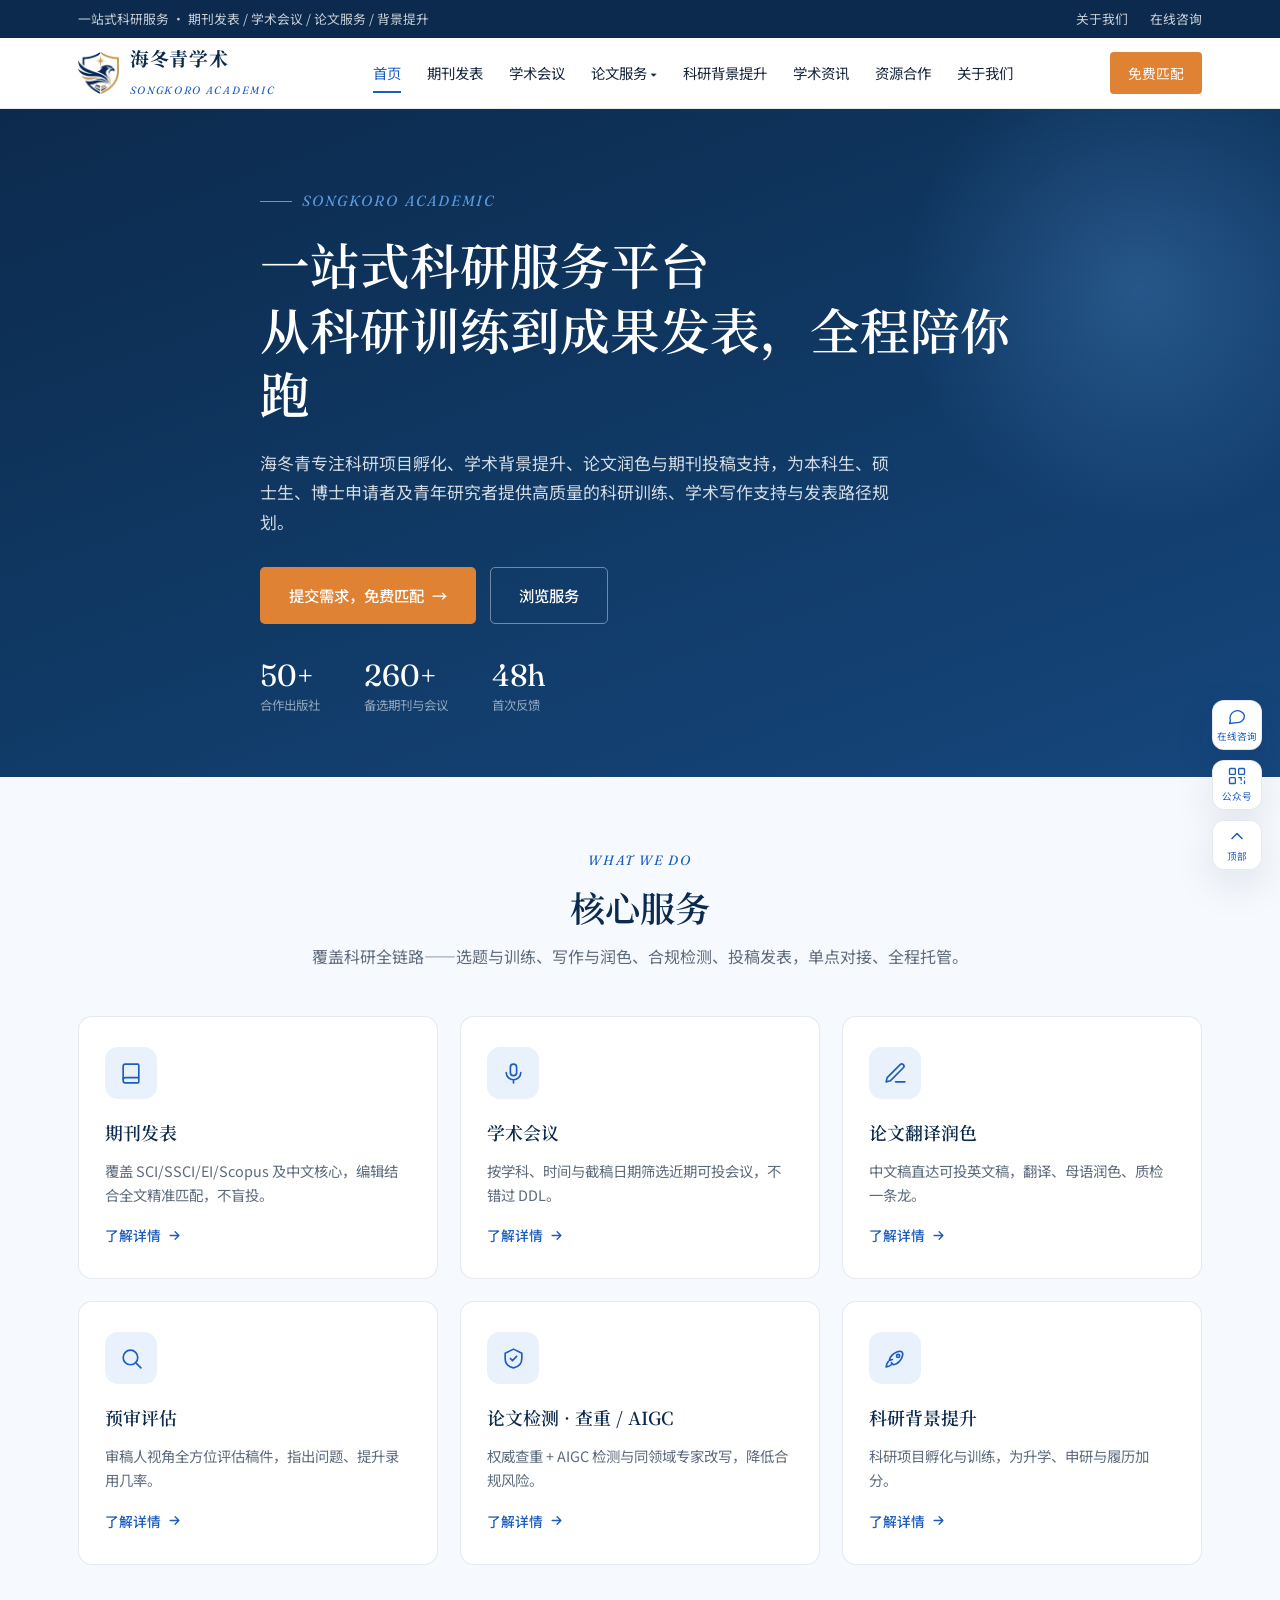
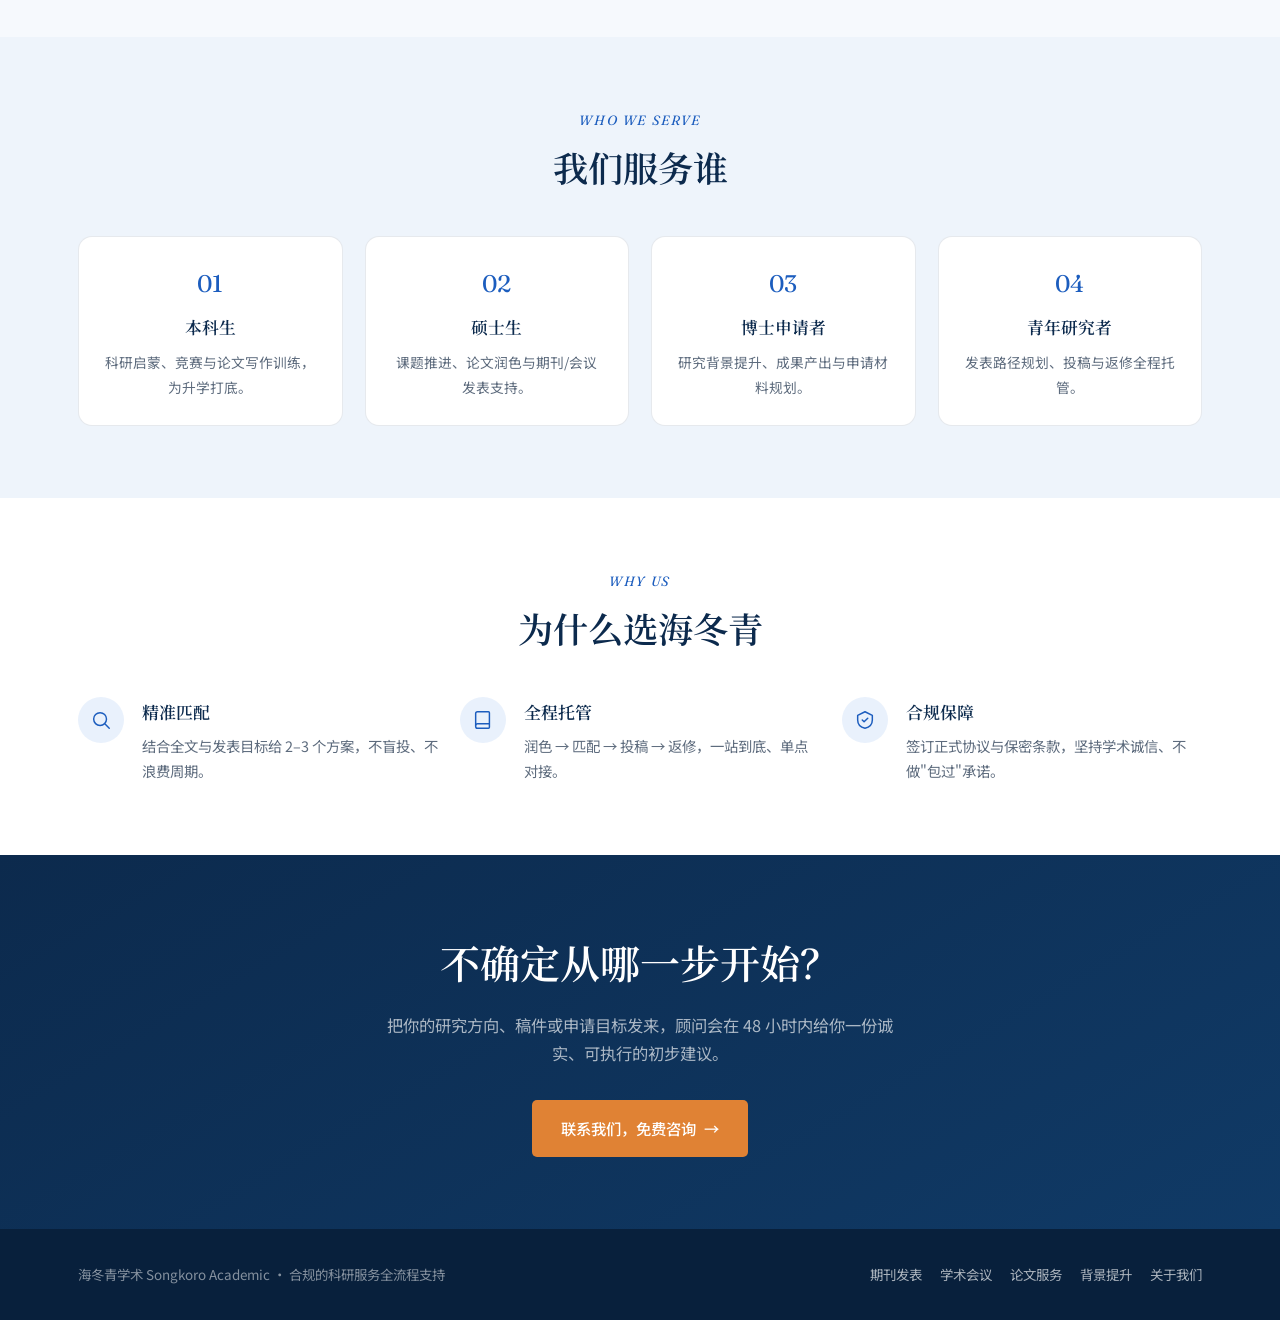
==== index.html @ f67c4757 "搭建海冬青学术官网：打通导航、修复交互、新增首页/关于及栏目页 - 归档 5 个既有页面（期刊发表/学术会议/论文翻译润色/预审评估/论文检测） - 统一并打通全站导航，新增「论文服务」下拉菜单，品牌" ====
<!DOCTYPE html>
<html lang="zh-CN">
<head>
<meta charset="UTF-8" />
<meta name="viewport" content="width=device-width, initial-scale=1.0" />
<title>一站式科研服务平台 · 海冬青学术 Songkoro Academic</title>
<meta name="description" content="海冬青·专注科研项目孵化、学术背景提升、论文润色与期刊投稿支持的一站式科研服务平台" />
<link rel="icon" type="image/png" href="assets/logo.png" />
<link rel="preconnect" href="https://fonts.googleapis.com">
<link rel="preconnect" href="https://fonts.gstatic.com" crossorigin>
<link href="https://fonts.googleapis.com/css2?family=Fraunces:ital,opsz,wght@0,9..144,400;1,9..144,400;1,9..144,500&family=Noto+Serif+SC:wght@500;600;700&family=Noto+Sans+SC:wght@300;400;500;700&display=swap" rel="stylesheet">
<link rel="stylesheet" href="assets/site.css" />
</head>
<body>
<div class="util">
  <div class="wrap">
    <span>一站式科研服务 · 期刊发表 / 学术会议 / 论文服务 / 背景提升</span>
    <div class="util-right"><a href="about.html">关于我们</a><a href="#cta">在线咨询</a></div>
  </div>
</div>

<nav id="nav">
  <div class="wrap nav-in">
    <a class="brand" href="index.html">
      <span class="brand-mark"><img class="brand-logo" src="assets/logo.png" alt="海冬青学术 logo"></span>
      <span class="brand-text"><span class="brand-zh">海冬青学术</span><br><span class="brand-en">Songkoro Academic</span></span>
    </a>
    <div class="nav-links">
      <a href="index.html" class="active">首页</a>
      <a href="journals.html">期刊发表</a>
      <a href="conferences.html">学术会议</a>
      <div class="nav-drop">
        <a href="translation.html" class="nav-drop-t">论文服务 ▾</a>
        <div class="nav-menu">
          <a href="translation.html">论文翻译润色</a>
          <a href="prereview.html">预审评估</a>
          <a href="detection.html">论文检测 · 查重 / AIGC</a>
        </div>
      </div>
      <a href="background.html">科研背景提升</a>
      <a href="news.html">学术资讯</a>
      <a href="cooperation.html">资源合作</a>
      <a href="about.html">关于我们</a>
    </div>
    <a href="#cta" class="nav-cta">免费匹配</a>
  </div>
</nav>
<header class="hero-wrap">
  <div class="wrap hero">
    <div class="eyebrow">Songkoro Academic</div>
    <h1>一站式科研服务平台<br>从科研训练到成果发表，全程陪你跑</h1>
    <p class="lead">海冬青专注科研项目孵化、学术背景提升、论文润色与期刊投稿支持，为本科生、硕士生、博士申请者及青年研究者提供高质量的科研训练、学术写作支持与发表路径规划。</p>
    <div class="hero-actions">
      <a class="btn btn-primary" href="#cta">提交需求，免费匹配 <span>→</span></a>
      <a class="btn btn-ghost" href="#services">浏览服务</a>
    </div>
    <div class="hero-stats">
      <div><div class="num">50+</div><div class="lbl">合作出版社</div></div>
      <div><div class="num">260+</div><div class="lbl">备选期刊与会议</div></div>
      <div><div class="num">48h</div><div class="lbl">首次反馈</div></div>
    </div>
  </div>
</header>

<section id="services">
  <div class="wrap">
    <div class="sec-head rv"><div class="sec-tag">What we do</div><h2>核心服务</h2><p>覆盖科研全链路——选题与训练、写作与润色、合规检测、投稿发表，单点对接、全程托管。</p></div>
    <div class="grid-3">
      <a class="card rv" href="journals.html"><div class="ico"><svg viewBox="0 0 24 24" fill="none" stroke="currentColor" stroke-width="1.6"><path d="M4 5a2 2 0 0 1 2-2h12a1 1 0 0 1 1 1v16a1 1 0 0 1-1 1H6a2 2 0 0 1-2-2V5z"/><path d="M4 18a2 2 0 0 1 2-2h13"/></svg></div><h4>期刊发表</h4><p>覆盖 SCI/SSCI/EI/Scopus 及中文核心，编辑结合全文精准匹配，不盲投。</p><span class="more">了解详情 <svg viewBox="0 0 24 24" fill="none" stroke="currentColor" stroke-width="2.2"><path d="M5 12h14M13 6l6 6-6 6" stroke-linecap="round" stroke-linejoin="round"/></svg></span></a>
      <a class="card rv" href="conferences.html"><div class="ico"><svg viewBox="0 0 24 24" fill="none" stroke="currentColor" stroke-width="1.6"><rect x="9" y="3" width="6" height="11" rx="3"/><path d="M5 11a7 7 0 0 0 14 0M12 18v3" stroke-linecap="round"/></svg></div><h4>学术会议</h4><p>按学科、时间与截稿日期筛选近期可投会议，不错过 DDL。</p><span class="more">了解详情 <svg viewBox="0 0 24 24" fill="none" stroke="currentColor" stroke-width="2.2"><path d="M5 12h14M13 6l6 6-6 6" stroke-linecap="round" stroke-linejoin="round"/></svg></span></a>
      <a class="card rv" href="translation.html"><div class="ico"><svg viewBox="0 0 24 24" fill="none" stroke="currentColor" stroke-width="1.6"><path d="M12 20h9M16.5 3.5a2.1 2.1 0 0 1 3 3L7 19l-4 1 1-4 12.5-12.5z" stroke-linecap="round" stroke-linejoin="round"/></svg></div><h4>论文翻译润色</h4><p>中文稿直达可投英文稿，翻译、母语润色、质检一条龙。</p><span class="more">了解详情 <svg viewBox="0 0 24 24" fill="none" stroke="currentColor" stroke-width="2.2"><path d="M5 12h14M13 6l6 6-6 6" stroke-linecap="round" stroke-linejoin="round"/></svg></span></a>
      <a class="card rv" href="prereview.html"><div class="ico"><svg viewBox="0 0 24 24" fill="none" stroke="currentColor" stroke-width="1.6"><circle cx="11" cy="11" r="7"/><path d="m21 21-4.3-4.3" stroke-linecap="round"/></svg></div><h4>预审评估</h4><p>审稿人视角全方位评估稿件，指出问题、提升录用几率。</p><span class="more">了解详情 <svg viewBox="0 0 24 24" fill="none" stroke="currentColor" stroke-width="2.2"><path d="M5 12h14M13 6l6 6-6 6" stroke-linecap="round" stroke-linejoin="round"/></svg></span></a>
      <a class="card rv" href="detection.html"><div class="ico"><svg viewBox="0 0 24 24" fill="none" stroke="currentColor" stroke-width="1.6"><path d="M12 3l8 4v5c0 5-3.5 8-8 9-4.5-1-8-4-8-9V7l8-4z" stroke-linecap="round" stroke-linejoin="round"/><path d="m9 12 2 2 4-4" stroke-linecap="round" stroke-linejoin="round"/></svg></div><h4>论文检测 · 查重 / AIGC</h4><p>权威查重 + AIGC 检测与同领域专家改写，降低合规风险。</p><span class="more">了解详情 <svg viewBox="0 0 24 24" fill="none" stroke="currentColor" stroke-width="2.2"><path d="M5 12h14M13 6l6 6-6 6" stroke-linecap="round" stroke-linejoin="round"/></svg></span></a>
      <a class="card rv" href="background.html"><div class="ico"><svg viewBox="0 0 24 24" fill="none" stroke="currentColor" stroke-width="1.6"><path d="M5 15c-1.5 1.5-2 5-2 5s3.5-.5 5-2M9 13l-3 1 1-3a13 13 0 0 1 9-6c2 0 3 1 3 3a13 13 0 0 1-6 9l-3 1-2-2" stroke-linecap="round" stroke-linejoin="round"/><circle cx="14.5" cy="9.5" r="1.5"/></svg></div><h4>科研背景提升</h4><p>科研项目孵化与训练，为升学、申研与履历加分。</p><span class="more">了解详情 <svg viewBox="0 0 24 24" fill="none" stroke="currentColor" stroke-width="2.2"><path d="M5 12h14M13 6l6 6-6 6" stroke-linecap="round" stroke-linejoin="round"/></svg></span></a>
    </div>
  </div>
</section>

<section class="audience">
  <div class="wrap">
    <div class="sec-head rv"><div class="sec-tag">Who we serve</div><h2>我们服务谁</h2></div>
    <div class="grid-4">
      <div class="aud-card rv"><div class="em">01</div><h4>本科生</h4><p>科研启蒙、竞赛与论文写作训练，为升学打底。</p></div>
      <div class="aud-card rv"><div class="em">02</div><h4>硕士生</h4><p>课题推进、论文润色与期刊/会议发表支持。</p></div>
      <div class="aud-card rv"><div class="em">03</div><h4>博士申请者</h4><p>研究背景提升、成果产出与申请材料规划。</p></div>
      <div class="aud-card rv"><div class="em">04</div><h4>青年研究者</h4><p>发表路径规划、投稿与返修全程托管。</p></div>
    </div>
  </div>
</section>

<section class="band">
  <div class="wrap">
    <div class="sec-head rv"><div class="sec-tag">Why us</div><h2>为什么选海冬青</h2></div>
    <div class="grid-3">
      <div class="value rv"><div class="vi"><svg viewBox="0 0 24 24" fill="none" stroke="currentColor" stroke-width="1.6"><circle cx="11" cy="11" r="7"/><path d="m21 21-4.3-4.3" stroke-linecap="round"/></svg></div><div><h4>精准匹配</h4><p>结合全文与发表目标给 2–3 个方案，不盲投、不浪费周期。</p></div></div>
      <div class="value rv"><div class="vi"><svg viewBox="0 0 24 24" fill="none" stroke="currentColor" stroke-width="1.6"><path d="M4 5a2 2 0 0 1 2-2h12a1 1 0 0 1 1 1v16a1 1 0 0 1-1 1H6a2 2 0 0 1-2-2V5z"/><path d="M4 18a2 2 0 0 1 2-2h13"/></svg></div><div><h4>全程托管</h4><p>润色 → 匹配 → 投稿 → 返修，一站到底、单点对接。</p></div></div>
      <div class="value rv"><div class="vi"><svg viewBox="0 0 24 24" fill="none" stroke="currentColor" stroke-width="1.6"><path d="M12 3l8 4v5c0 5-3.5 8-8 9-4.5-1-8-4-8-9V7l8-4z" stroke-linecap="round" stroke-linejoin="round"/><path d="m9 12 2 2 4-4" stroke-linecap="round" stroke-linejoin="round"/></svg></div><div><h4>合规保障</h4><p>签订正式协议与保密条款，坚持学术诚信、不做"包过"承诺。</p></div></div>
    </div>
  </div>
</section>

<section id="cta" class="cta">
  <div class="wrap">
    <h2>不确定从哪一步开始？</h2>
    <p>把你的研究方向、稿件或申请目标发来，顾问会在 48 小时内给你一份诚实、可执行的初步建议。</p>
    <a class="btn btn-primary" href="#">联系我们，免费咨询 <span>→</span></a>
  </div>
</section>

<footer>
  <div class="wrap">
    <span>海冬青学术 Songkoro Academic · 合规的科研服务全流程支持</span>
    <div class="fnav">
      <a href="journals.html">期刊发表</a><a href="conferences.html">学术会议</a><a href="translation.html">论文服务</a><a href="background.html">背景提升</a><a href="about.html">关于我们</a>
    </div>
  </div>
</footer>

<div class="rail">
  <a href="#cta"><svg viewBox="0 0 24 24" fill="none" stroke="currentColor" stroke-width="1.6"><path d="M21 11.5a8.4 8.4 0 0 1-9 8.4L3 21l1.1-3.3A8.4 8.4 0 1 1 21 11.5z" stroke-linecap="round" stroke-linejoin="round"/></svg>在线咨询</a>
  <a href="#cta"><svg viewBox="0 0 24 24" fill="none" stroke="currentColor" stroke-width="1.6"><rect x="3" y="3" width="7" height="7" rx="1"/><rect x="14" y="3" width="7" height="7" rx="1"/><rect x="3" y="14" width="7" height="7" rx="1"/><path d="M14 14h3v3M21 21v-3M17 21h.01M21 14h.01" stroke-linecap="round"/></svg>公众号</a>
  <a href="#" onclick="window.scrollTo({top:0,behavior:'smooth'});return false;"><svg viewBox="0 0 24 24" fill="none" stroke="currentColor" stroke-width="1.8"><path d="m6 15 6-6 6 6" stroke-linecap="round" stroke-linejoin="round"/></svg>顶部</a>
</div>

<script>
  const nav=document.getElementById('nav');
  addEventListener('scroll',()=>nav.classList.toggle('scrolled',scrollY>20));
  const io=new IntersectionObserver(es=>es.forEach(e=>{if(e.isIntersecting){e.target.classList.add('in');io.unobserve(e.target)}}),{threshold:.08});
  document.querySelectorAll('.rv').forEach(el=>io.observe(el));
</script>
</body>
</html>
---- assets/site.css ----
/* 海冬青学术 Songkoro Academic · 站点共享样式（新页面专用，沿用既有页面的设计令牌） */
:root{
  --navy:#0c2a4d; --navy-2:#103a66;
  --blue:#1c5dbe; --blue-bright:#2f7ed8; --blue-soft:#5b9be0;
  --blue-pale:#e9f1fc; --blue-pale-2:#f3f8fe;
  --amber:#e08234; --amber-light:#f0a35f;
  --paper:#ffffff; --paper-2:#f6f9fd; --paper-3:#eef4fb;
  --text:#16263a; --muted:#5d6b7d; --muted-light:#8794a3;
  --line:rgba(12,42,77,.10);
  --serif-en:"Fraunces",serif; --serif-zh:"Noto Serif SC",serif; --sans:"Noto Sans SC",sans-serif;
  --shadow:0 14px 40px rgba(12,42,77,.10);
}
*{margin:0;padding:0;box-sizing:border-box}
html{scroll-behavior:smooth}
body{font-family:var(--sans);background:var(--paper-2);color:var(--text);line-height:1.75;-webkit-font-smoothing:antialiased;overflow-x:hidden}
::selection{background:var(--blue);color:#fff}
.wrap{max-width:1180px;margin:0 auto;padding:0 28px}
a{text-decoration:none;color:inherit}

/* UTILITY BAR */
.util{background:var(--navy);color:rgba(255,255,255,.78);font-size:.8rem}
.util .wrap{display:flex;justify-content:space-between;align-items:center;height:38px}
.util a{color:rgba(255,255,255,.78);transition:color .25s}.util a:hover{color:#fff}
.util-right{display:flex;gap:22px}

/* NAV */
nav{position:sticky;top:0;z-index:90;background:rgba(255,255,255,.92);backdrop-filter:blur(12px);border-bottom:1px solid var(--line);transition:box-shadow .35s}
nav.scrolled{box-shadow:0 6px 20px rgba(12,42,77,.07)}
.nav-in{display:flex;align-items:center;justify-content:space-between;height:70px}
.brand{display:flex;align-items:center;gap:11px}
.brand-mark{display:flex;align-items:center}.brand-logo{height:42px;width:auto;display:block}
.brand-zh{font-family:var(--serif-zh);font-weight:700;font-size:1.18rem;letter-spacing:.05em;color:var(--navy);line-height:1}
.brand-en{font-family:var(--serif-en);font-style:italic;font-size:.66rem;letter-spacing:.16em;color:var(--blue);text-transform:uppercase}
.nav-links{display:flex;gap:26px;align-items:center}
.nav-links>a{font-size:.9rem;color:var(--text);position:relative;transition:color .25s}
.nav-links>a.active{color:var(--blue)}
.nav-links>a::after{content:"";position:absolute;left:0;bottom:-7px;height:2px;width:0;background:var(--blue);transition:width .3s}
.nav-links>a:hover{color:var(--blue)}.nav-links>a:hover::after,.nav-links>a.active::after{width:100%}
.nav-cta{background:var(--amber);color:#fff!important;padding:9px 18px;border-radius:4px;font-size:.86rem;transition:background .25s}
.nav-cta:hover{background:var(--amber-light)}

/* DROPDOWN */
.nav-drop{position:relative;display:flex;align-items:center}
.nav-drop>.nav-drop-t{font-size:.9rem;color:var(--text);cursor:pointer;position:relative;transition:color .25s}
.nav-drop>.nav-drop-t::after{content:"";position:absolute;left:0;bottom:-7px;height:2px;width:0;background:var(--blue);transition:width .3s}
.nav-drop:hover>.nav-drop-t,.nav-drop.active>.nav-drop-t{color:var(--blue)}
.nav-drop:hover>.nav-drop-t::after,.nav-drop.active>.nav-drop-t::after{width:100%}
.nav-menu{position:absolute;top:100%;left:50%;transform:translateX(-50%) translateY(10px);background:#fff;border:1px solid var(--line);border-radius:10px;box-shadow:0 12px 30px rgba(12,42,77,.13);padding:8px;min-width:210px;opacity:0;visibility:hidden;transition:opacity .25s,transform .25s;z-index:100}
.nav-drop:hover .nav-menu{opacity:1;visibility:visible;transform:translateX(-50%) translateY(4px)}
.nav-menu a{display:block;padding:9px 14px;border-radius:7px;font-size:.88rem;color:var(--text);white-space:nowrap}
.nav-menu a:hover{background:var(--blue-pale);color:var(--blue)}

/* BREADCRUMB */
.crumb{background:var(--paper);border-bottom:1px solid var(--line)}
.crumb .wrap{font-size:.82rem;color:var(--muted-light);padding:13px 28px}
.crumb a:hover{color:var(--blue)}

/* HERO */
header.hero-wrap{background:linear-gradient(160deg,var(--navy) 0%,var(--navy-2) 55%,#16467d 100%);color:#fff;position:relative;overflow:hidden}
header.hero-wrap::before{content:"";position:absolute;right:-120px;top:-80px;width:520px;height:520px;border-radius:50%;background:radial-gradient(circle,rgba(91,155,224,.30),transparent 65%)}
.hero{position:relative;z-index:2;padding:72px 0 60px;max-width:760px}
.eyebrow{font-family:var(--serif-en);font-style:italic;font-size:.92rem;letter-spacing:.14em;color:var(--blue-soft);text-transform:uppercase;margin-bottom:18px;display:inline-flex;align-items:center;gap:10px}
.eyebrow::before{content:"";width:32px;height:1px;background:var(--blue-soft)}
.hero h1{font-family:var(--serif-zh);font-weight:600;font-size:clamp(2rem,4.4vw,3.1rem);line-height:1.3;margin-bottom:22px}
.hero p.lead{font-size:1.06rem;color:rgba(255,255,255,.82);margin-bottom:30px;max-width:640px}
.hero-actions{display:flex;gap:14px;flex-wrap:wrap;margin-bottom:36px}
.hero-stats{display:flex;gap:44px;flex-wrap:wrap}
.hero-stats .num{font-family:var(--serif-en);font-size:1.9rem;line-height:1}
.hero-stats .lbl{font-size:.78rem;color:rgba(255,255,255,.55);margin-top:5px}

/* BUTTONS */
.btn{display:inline-flex;align-items:center;gap:8px;font-size:.96rem;font-weight:500;padding:14px 28px;border-radius:5px;transition:all .3s;cursor:pointer;border:1px solid transparent}
.btn-primary{background:var(--amber);color:#fff}.btn-primary:hover{background:var(--amber-light);transform:translateY(-2px)}
.btn-ghost{background:transparent;color:#fff;border-color:rgba(255,255,255,.4)}.btn-ghost:hover{background:rgba(255,255,255,.12)}
.btn-navy{background:var(--navy);color:#fff}.btn-navy:hover{background:var(--navy-2);transform:translateY(-2px)}
.btn span{transition:transform .3s}.btn:hover span{transform:translateX(4px)}

/* SECTIONS */
section{padding:72px 0}
.sec-head{text-align:center;max-width:660px;margin:0 auto 46px}
.sec-tag{font-family:var(--serif-en);font-style:italic;font-size:.84rem;letter-spacing:.12em;color:var(--blue);text-transform:uppercase;margin-bottom:12px}
.sec-head h2{font-family:var(--serif-zh);font-weight:600;font-size:clamp(1.6rem,3vw,2.2rem);color:var(--navy);line-height:1.3}
.sec-head p{color:var(--muted);margin-top:12px;font-size:1rem}

/* SERVICE / FEATURE CARDS */
.grid-3{display:grid;grid-template-columns:repeat(3,1fr);gap:22px}
.grid-4{display:grid;grid-template-columns:repeat(4,1fr);gap:22px}
.grid-2{display:grid;grid-template-columns:1fr 1fr;gap:24px}
.card{background:var(--paper);border:1px solid var(--line);border-radius:14px;padding:30px 26px;transition:transform .35s,box-shadow .35s,border-color .35s;display:block}
.card:hover{transform:translateY(-5px);box-shadow:var(--shadow);border-color:var(--blue-soft)}
.card .ico{width:52px;height:52px;border-radius:13px;background:var(--blue-pale);display:flex;align-items:center;justify-content:center;color:var(--blue);margin-bottom:18px}
.card .ico svg{width:25px;height:25px}
.card h4{font-family:var(--serif-zh);font-weight:600;font-size:1.12rem;color:var(--navy);margin-bottom:10px}
.card p{font-size:.9rem;color:var(--muted);line-height:1.7}
.card .more{display:inline-flex;align-items:center;gap:6px;margin-top:16px;font-size:.86rem;color:var(--blue);font-weight:500}
.card .more svg{width:15px;height:15px;transition:transform .3s}.card:hover .more svg{transform:translateX(4px)}

/* STEP / AUDIENCE */
.audience{background:var(--paper-3)}
.aud-card{background:var(--paper);border:1px solid var(--line);border-radius:14px;padding:26px 24px;text-align:center}
.aud-card .em{font-family:var(--serif-en);font-size:1.5rem;color:var(--blue);margin-bottom:8px}
.aud-card h4{font-family:var(--serif-zh);font-weight:600;font-size:1.05rem;color:var(--navy);margin-bottom:8px}
.aud-card p{font-size:.86rem;color:var(--muted)}

/* PROSE (about / placeholder content) */
.prose{max-width:820px;margin:0 auto}
.prose h3{font-family:var(--serif-zh);font-weight:600;font-size:1.3rem;color:var(--navy);margin:34px 0 14px}
.prose p{color:var(--muted);font-size:1rem;margin-bottom:14px}
.prose ul{list-style:none;margin:0 0 18px}
.prose li{position:relative;padding-left:26px;margin-bottom:10px;color:var(--muted)}
.prose li::before{content:"";position:absolute;left:4px;top:11px;width:8px;height:8px;border-radius:50%;background:var(--amber)}

/* VALUE BAND */
.band{background:var(--paper)}
.value{display:flex;gap:18px;align-items:flex-start}
.value .vi{flex:none;width:46px;height:46px;border-radius:50%;background:var(--blue-pale);display:flex;align-items:center;justify-content:center;color:var(--blue)}
.value .vi svg{width:22px;height:22px}
.value h4{font-family:var(--serif-zh);font-weight:600;font-size:1.06rem;color:var(--navy);margin-bottom:6px}
.value p{font-size:.9rem;color:var(--muted)}

/* BOTTOM CTA */
.cta{background:linear-gradient(150deg,var(--navy),var(--navy-2));color:#fff;text-align:center}
.cta h2{font-family:var(--serif-zh);font-weight:600;font-size:clamp(1.7rem,3.4vw,2.5rem);margin-bottom:14px}
.cta p{color:rgba(255,255,255,.65);max-width:520px;margin:0 auto 32px;font-size:1.02rem}

/* FOOTER */
footer{background:#08203c;color:rgba(255,255,255,.5);padding:34px 0;font-size:.84rem}
footer .wrap{display:flex;justify-content:space-between;flex-wrap:wrap;gap:14px;align-items:center}
footer a{color:rgba(255,255,255,.66)}footer a:hover{color:#fff}
footer .fnav{display:flex;gap:18px;flex-wrap:wrap}

/* FLOAT RAIL */
.rail{position:fixed;right:18px;bottom:30px;z-index:80;display:flex;flex-direction:column;gap:10px}
.rail a{width:50px;height:50px;border-radius:12px;background:var(--paper);box-shadow:var(--shadow);display:flex;flex-direction:column;align-items:center;justify-content:center;color:var(--blue);font-size:.6rem;gap:2px;border:1px solid var(--line);transition:all .25s}
.rail a:hover{background:var(--blue);color:#fff}
.rail a svg{width:20px;height:20px}

/* REVEAL ANIMATION */
.rv{opacity:0;transform:translateY(28px);transition:opacity .7s,transform .7s}
.rv.in{opacity:1;transform:translateY(0)}

@media(max-width:920px){
  .nav-links{display:none}
  .grid-3,.grid-4,.grid-2{grid-template-columns:1fr}
}
@media(max-width:560px){
  section{padding:52px 0}
  .util-right{gap:14px}
  footer .wrap{flex-direction:column;text-align:center}
}
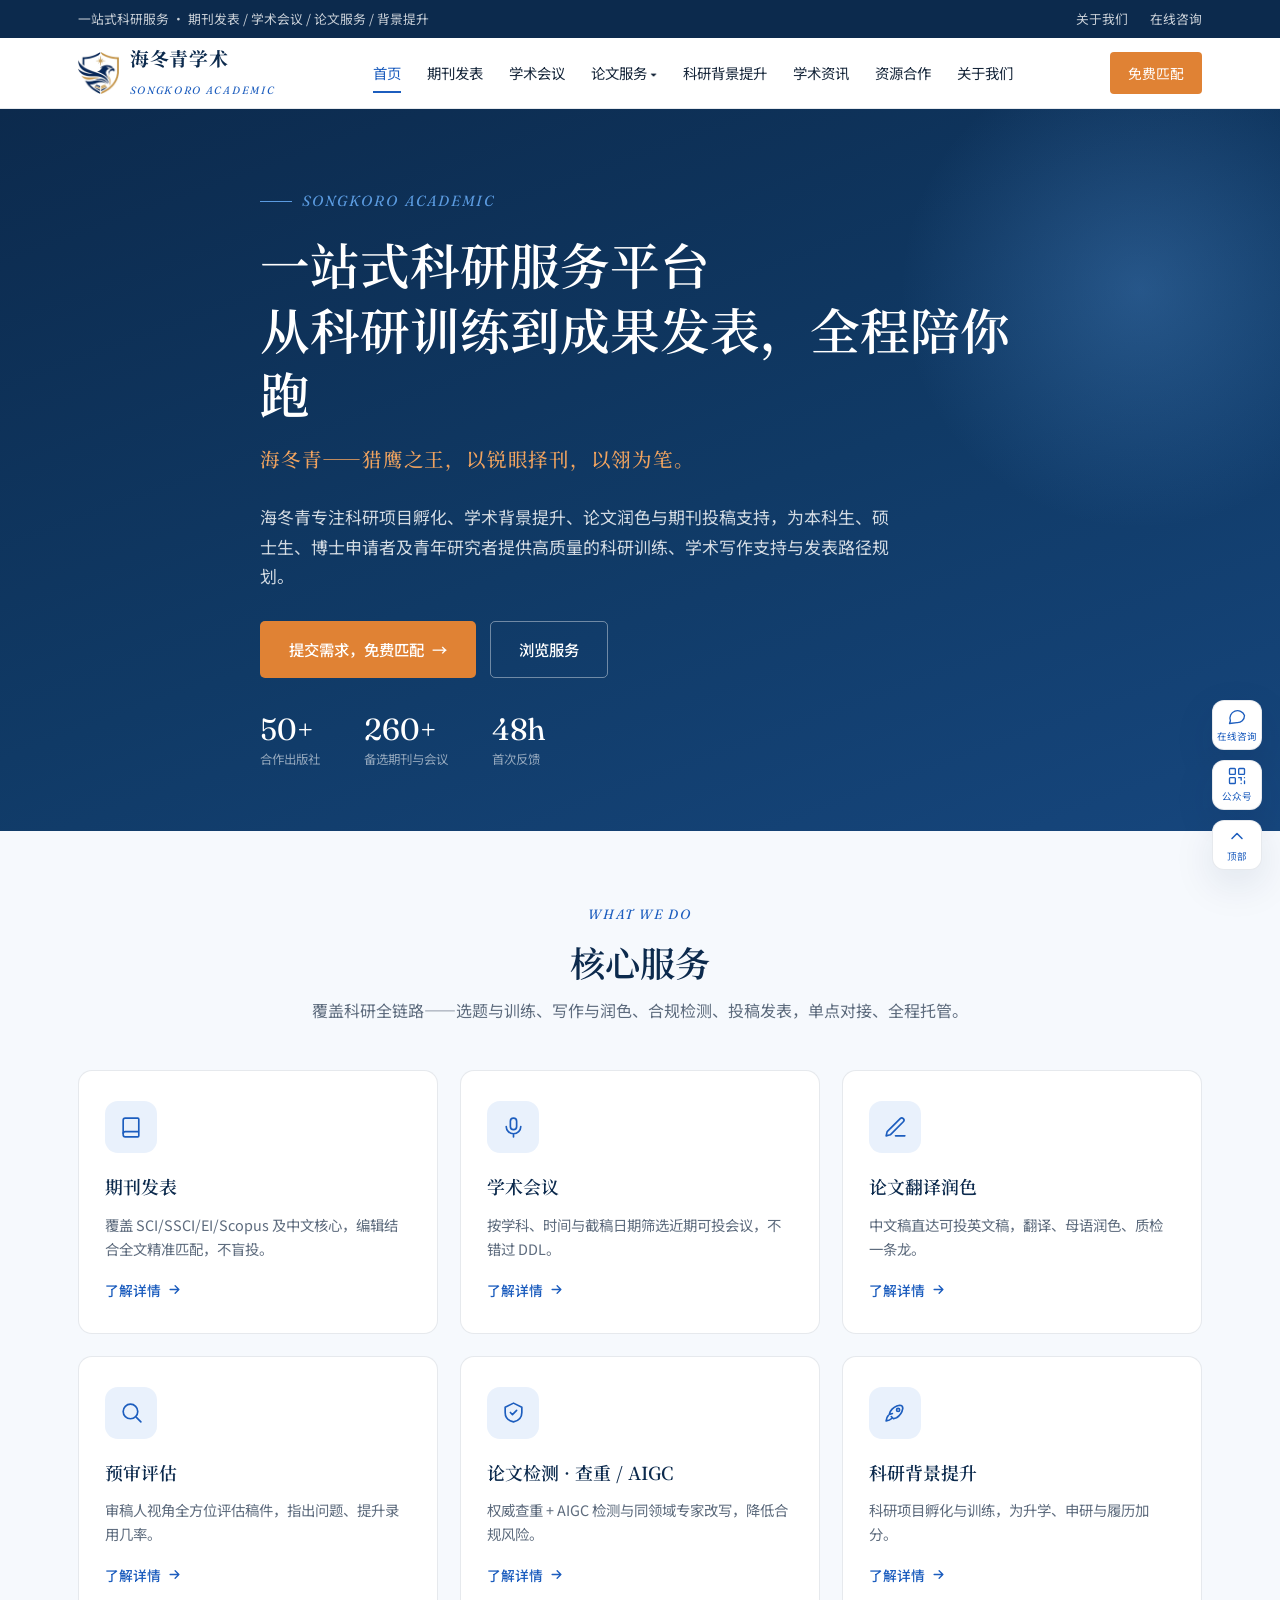
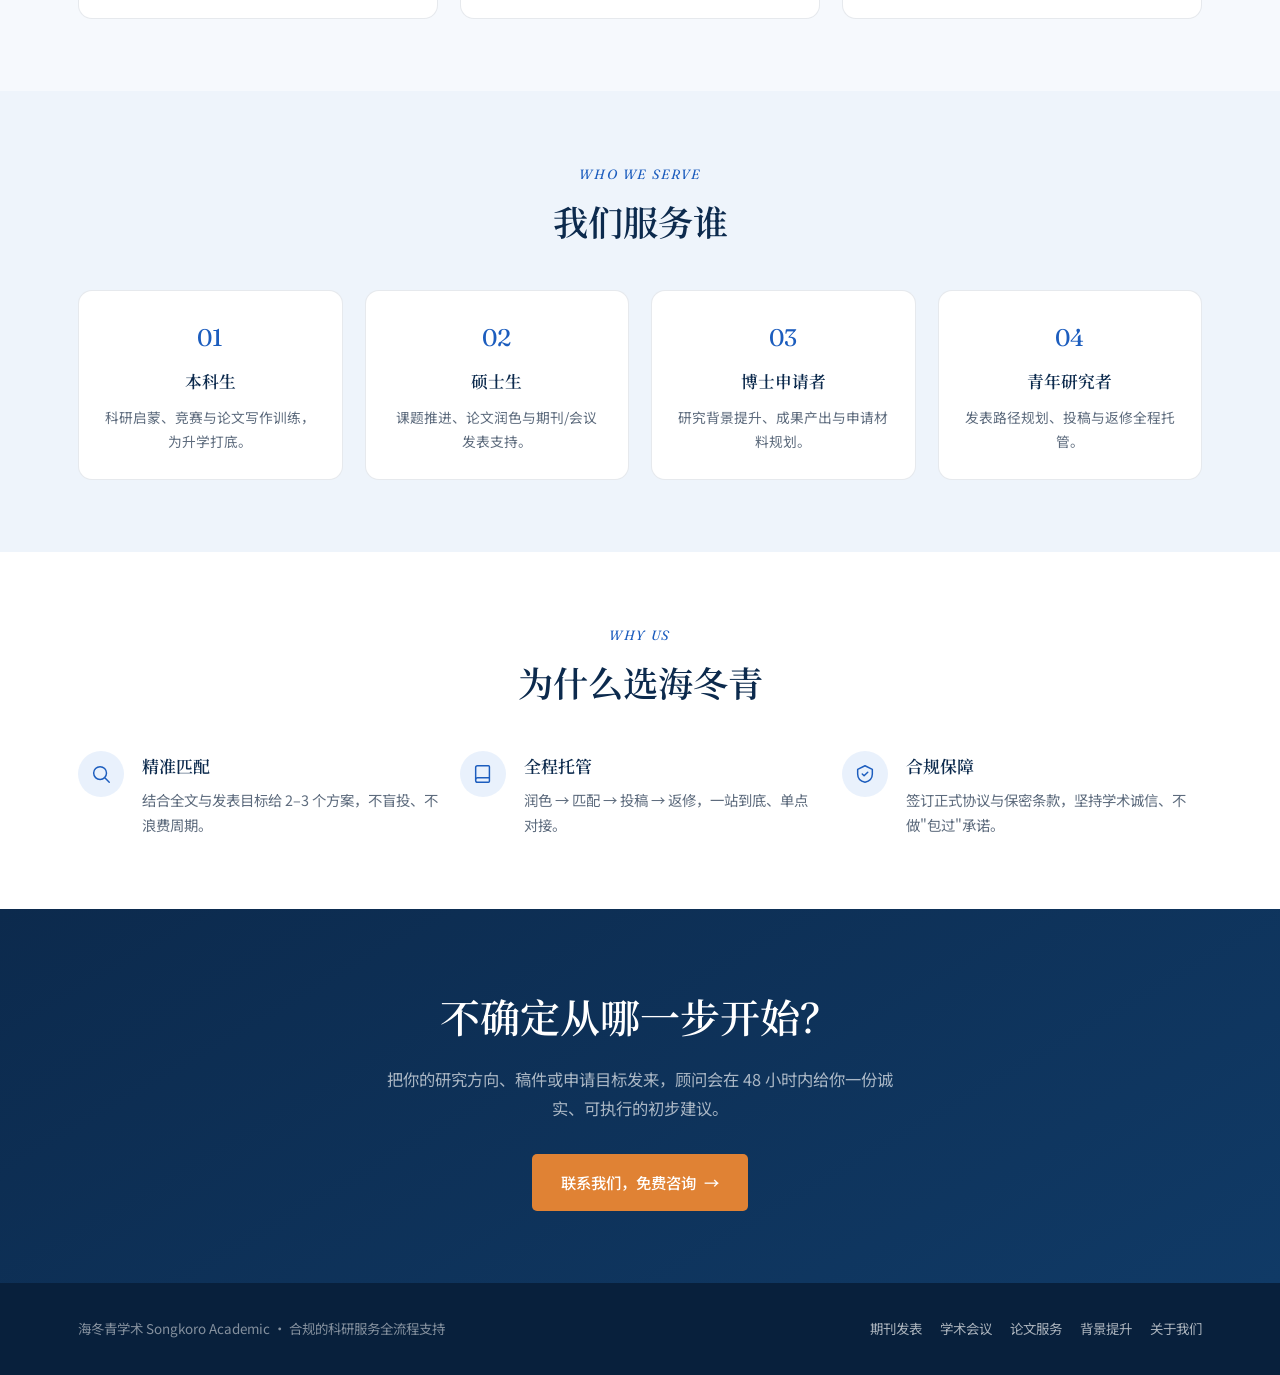
==== commit 02b0a232: "导航扩展为 5 项论文服务，新增排版校对/图表编辑页，加入品牌标语 - 论文服务下拉菜单扩为：翻译润色/预审评估/论文检测/排版校对/图表编辑 - 新建 typesetting.html（排版校对）、" ====
--- a/index.html
+++ b/index.html
@@ -25,7 +25,7 @@
       <span class="brand-mark"><img class="brand-logo" src="assets/logo.png" alt="海冬青学术 logo"></span>
       <span class="brand-text"><span class="brand-zh">海冬青学术</span><br><span class="brand-en">Songkoro Academic</span></span>
     </a>
-    <div class="nav-links">
+        <div class="nav-links">
       <a href="index.html" class="active">首页</a>
       <a href="journals.html">期刊发表</a>
       <a href="conferences.html">学术会议</a>
@@ -35,6 +35,8 @@
           <a href="translation.html">论文翻译润色</a>
           <a href="prereview.html">预审评估</a>
           <a href="detection.html">论文检测 · 查重 / AIGC</a>
+          <a href="typesetting.html">排版校对</a>
+          <a href="figures.html">图表编辑</a>
         </div>
       </div>
       <a href="background.html">科研背景提升</a>
@@ -49,6 +51,7 @@
   <div class="wrap hero">
     <div class="eyebrow">Songkoro Academic</div>
     <h1>一站式科研服务平台<br>从科研训练到成果发表，全程陪你跑</h1>
+    <p class="slogan">海冬青——猎鹰之王，以锐眼择刊，以翎为笔。</p>
     <p class="lead">海冬青专注科研项目孵化、学术背景提升、论文润色与期刊投稿支持，为本科生、硕士生、博士申请者及青年研究者提供高质量的科研训练、学术写作支持与发表路径规划。</p>
     <div class="hero-actions">
       <a class="btn btn-primary" href="#cta">提交需求，免费匹配 <span>→</span></a>
--- a/assets/site.css
+++ b/assets/site.css
@@ -63,6 +63,7 @@
 .eyebrow::before{content:"";width:32px;height:1px;background:var(--blue-soft)}
 .hero h1{font-family:var(--serif-zh);font-weight:600;font-size:clamp(2rem,4.4vw,3.1rem);line-height:1.3;margin-bottom:22px}
 .hero p.lead{font-size:1.06rem;color:rgba(255,255,255,.82);margin-bottom:30px;max-width:640px}
+.hero .slogan{font-family:var(--serif-zh);font-weight:500;font-size:clamp(1rem,1.8vw,1.22rem);color:var(--amber-light);letter-spacing:.04em;margin:-6px 0 26px}
 .hero-actions{display:flex;gap:14px;flex-wrap:wrap;margin-bottom:36px}
 .hero-stats{display:flex;gap:44px;flex-wrap:wrap}
 .hero-stats .num{font-family:var(--serif-en);font-size:1.9rem;line-height:1}
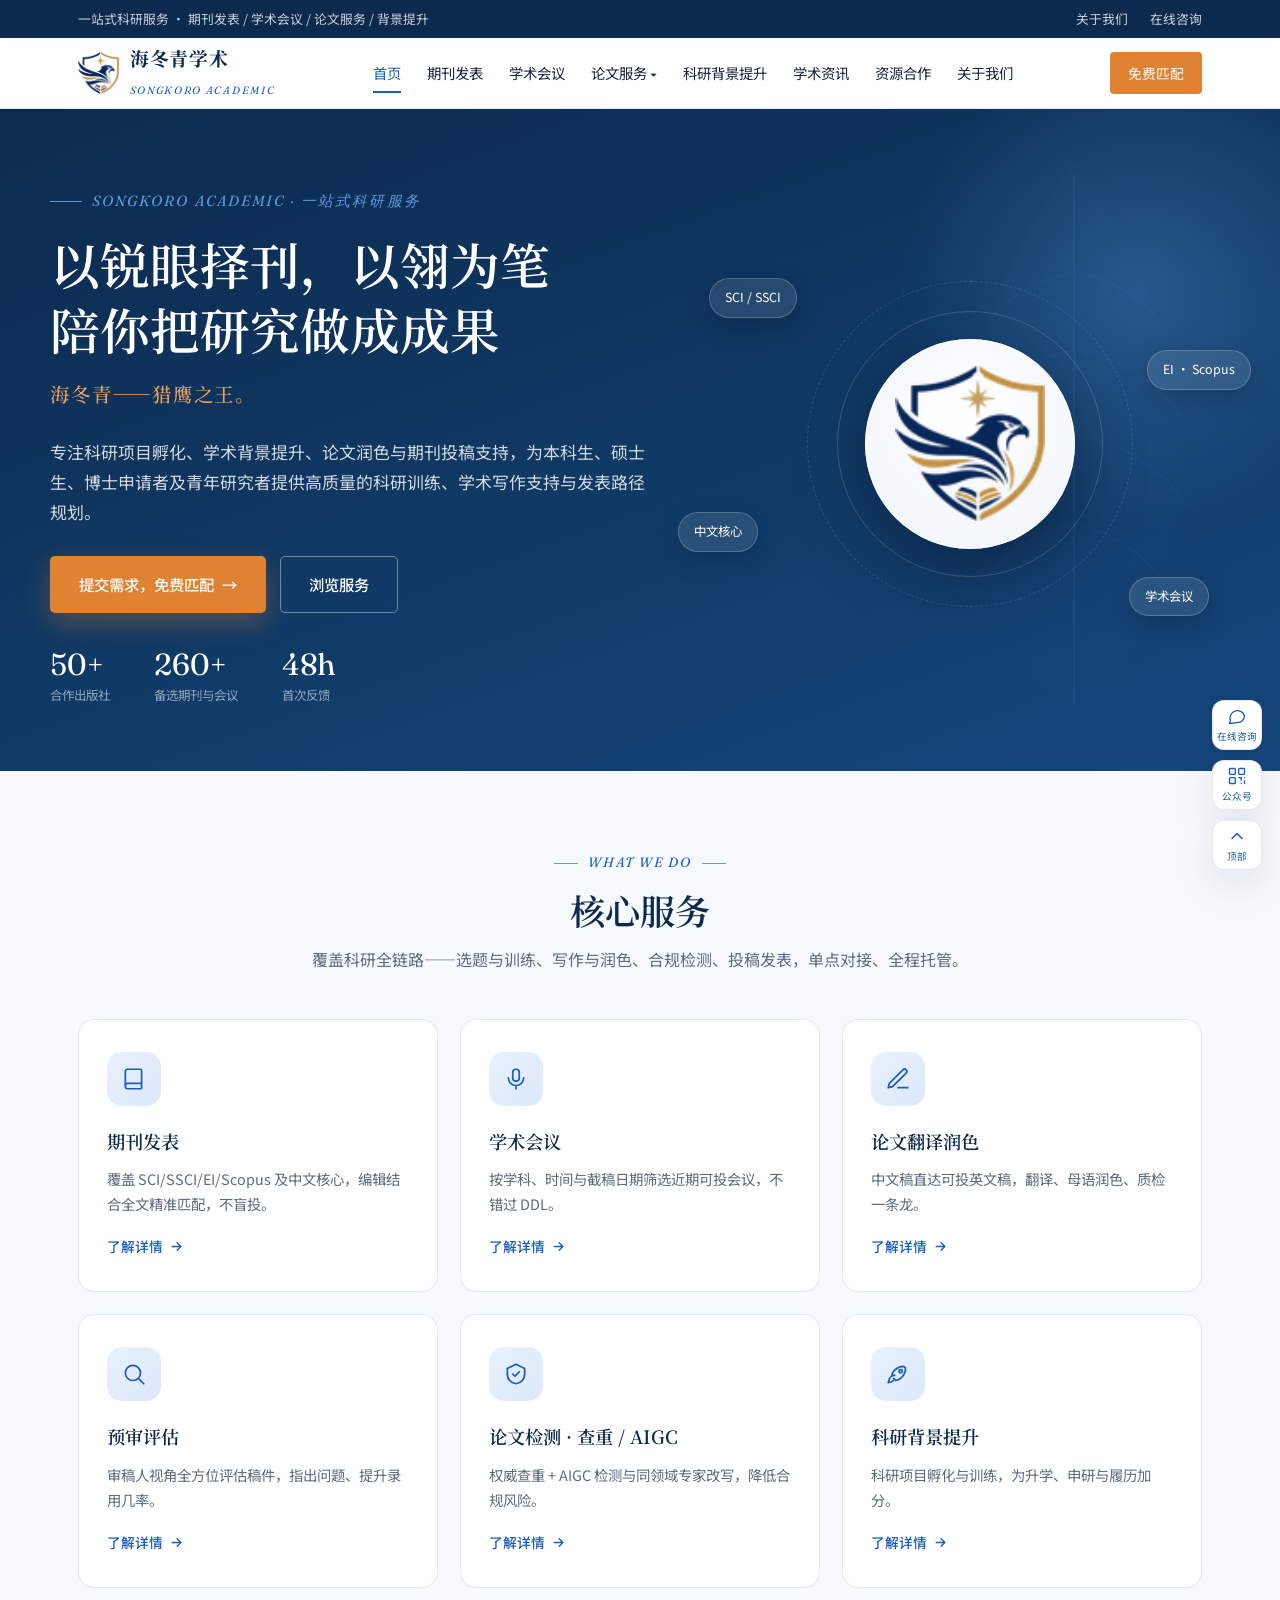
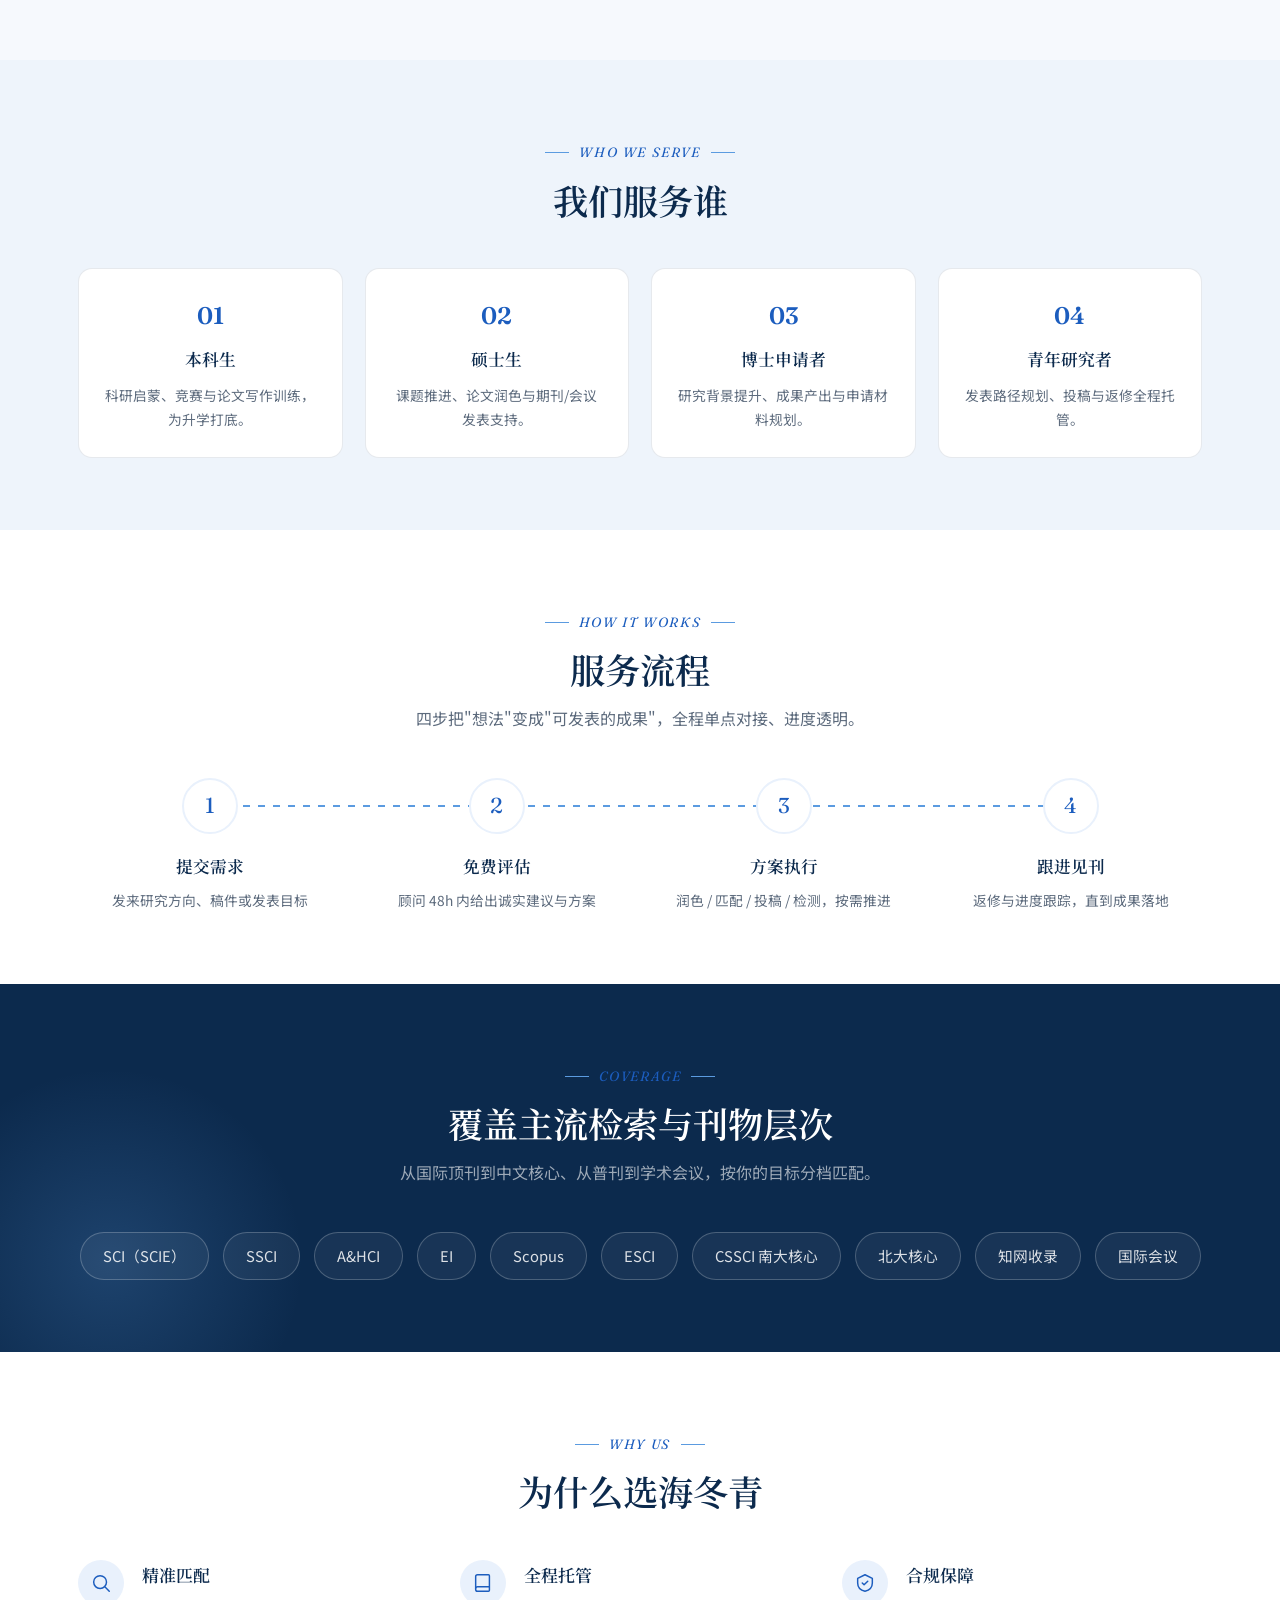
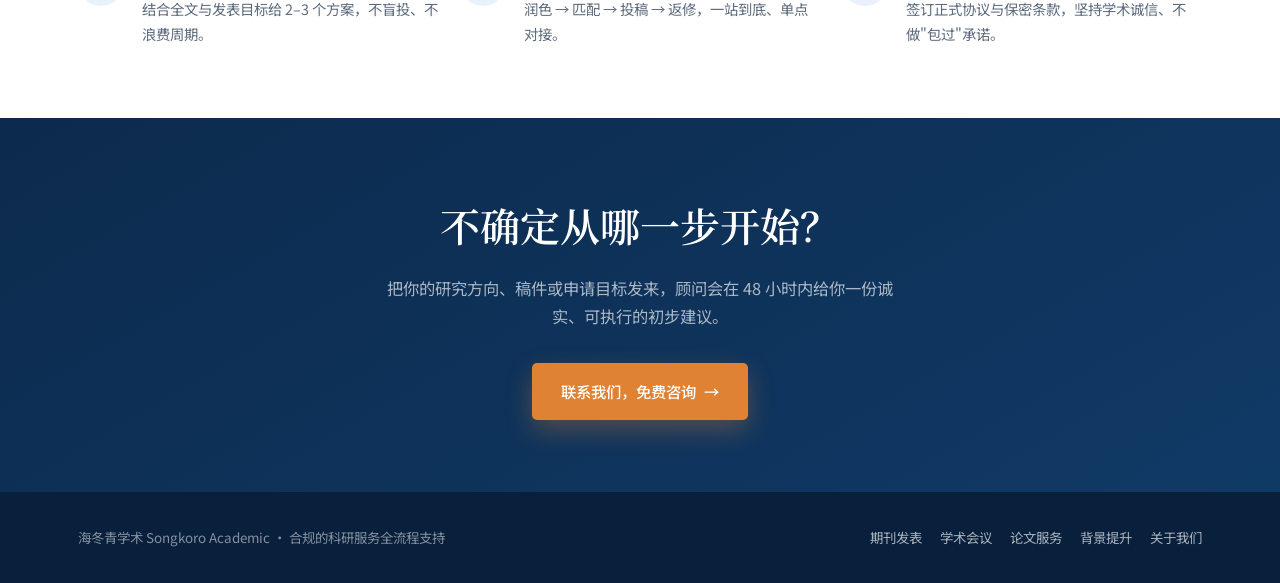
==== commit 592b5f7c: "首页视觉升级：双栏 Hero + 鹰羽徽标、卡片描边/渐变图标、服务流程与覆盖范围版块" ====
--- a/index.html
+++ b/index.html
@@ -48,19 +48,29 @@
   </div>
 </nav>
 <header class="hero-wrap">
-  <div class="wrap hero">
-    <div class="eyebrow">Songkoro Academic</div>
-    <h1>一站式科研服务平台<br>从科研训练到成果发表，全程陪你跑</h1>
-    <p class="slogan">海冬青——猎鹰之王，以锐眼择刊，以翎为笔。</p>
-    <p class="lead">海冬青专注科研项目孵化、学术背景提升、论文润色与期刊投稿支持，为本科生、硕士生、博士申请者及青年研究者提供高质量的科研训练、学术写作支持与发表路径规划。</p>
-    <div class="hero-actions">
-      <a class="btn btn-primary" href="#cta">提交需求，免费匹配 <span>→</span></a>
-      <a class="btn btn-ghost" href="#services">浏览服务</a>
+  <svg class="hero-feather" viewBox="0 0 300 500" fill="none"><path d="M150 20C150 20 60 120 60 280c0 90 50 170 90 200 40-30 90-110 90-200C240 120 150 20 150 20z" fill="#5b9be0" fill-opacity="0.10"/><path d="M150 30v440" stroke="#5b9be0" stroke-opacity="0.5" stroke-width="2" stroke-linecap="round"/><g stroke="#5b9be0" stroke-opacity="0.3" stroke-width="1.4" stroke-linecap="round"><path d="M150 110C120 116 95 130 78 152M150 110C180 116 205 130 222 152"/><path d="M150 175C112 182 82 200 60 230M150 175C188 182 218 200 240 230"/><path d="M150 245C108 253 76 273 56 305M150 245C192 253 224 273 244 305"/><path d="M150 320C114 328 86 348 70 378M150 320C186 328 214 348 230 378"/></g></svg>
+  <div class="wrap hero-grid">
+    <div class="hero">
+      <div class="eyebrow">Songkoro Academic · 一站式科研服务</div>
+      <h1>以锐眼择刊，以翎为笔<br>陪你把研究做成成果</h1>
+      <p class="slogan">海冬青——猎鹰之王。</p>
+      <p class="lead">专注科研项目孵化、学术背景提升、论文润色与期刊投稿支持，为本科生、硕士生、博士申请者及青年研究者提供高质量的科研训练、学术写作支持与发表路径规划。</p>
+      <div class="hero-actions">
+        <a class="btn btn-primary" href="#cta">提交需求，免费匹配 <span>→</span></a>
+        <a class="btn btn-ghost" href="#services">浏览服务</a>
+      </div>
+      <div class="hero-stats">
+        <div><div class="num">50+</div><div class="lbl">合作出版社</div></div>
+        <div><div class="num">260+</div><div class="lbl">备选期刊与会议</div></div>
+        <div><div class="num">48h</div><div class="lbl">首次反馈</div></div>
+      </div>
     </div>
-    <div class="hero-stats">
-      <div><div class="num">50+</div><div class="lbl">合作出版社</div></div>
-      <div><div class="num">260+</div><div class="lbl">备选期刊与会议</div></div>
-      <div><div class="num">48h</div><div class="lbl">首次反馈</div></div>
+    <div class="hero-visual rv">
+      <div class="hv-disc"><img src="assets/logo.png" alt="海冬青学术 logo"></div>
+      <span class="hv-chip c1">SCI / SSCI</span>
+      <span class="hv-chip c2">EI · Scopus</span>
+      <span class="hv-chip c3">中文核心</span>
+      <span class="hv-chip c4">学术会议</span>
     </div>
   </div>
 </header>
@@ -87,6 +97,27 @@
       <div class="aud-card rv"><div class="em">02</div><h4>硕士生</h4><p>课题推进、论文润色与期刊/会议发表支持。</p></div>
       <div class="aud-card rv"><div class="em">03</div><h4>博士申请者</h4><p>研究背景提升、成果产出与申请材料规划。</p></div>
       <div class="aud-card rv"><div class="em">04</div><h4>青年研究者</h4><p>发表路径规划、投稿与返修全程托管。</p></div>
+    </div>
+  </div>
+</section>
+
+<section class="flow-sec">
+  <div class="wrap">
+    <div class="sec-head rv"><div class="sec-tag">How it works</div><h2>服务流程</h2><p>四步把"想法"变成"可发表的成果"，全程单点对接、进度透明。</p></div>
+    <div class="flow">
+      <div class="flow-step rv"><div class="fn">1</div><h4>提交需求</h4><p>发来研究方向、稿件或发表目标</p></div>
+      <div class="flow-step rv"><div class="fn">2</div><h4>免费评估</h4><p>顾问 48h 内给出诚实建议与方案</p></div>
+      <div class="flow-step rv"><div class="fn">3</div><h4>方案执行</h4><p>润色 / 匹配 / 投稿 / 检测，按需推进</p></div>
+      <div class="flow-step rv"><div class="fn">4</div><h4>跟进见刊</h4><p>返修与进度跟踪，直到成果落地</p></div>
+    </div>
+  </div>
+</section>
+
+<section class="coverage">
+  <div class="wrap">
+    <div class="sec-head rv"><div class="sec-tag">Coverage</div><h2>覆盖主流检索与刊物层次</h2><p>从国际顶刊到中文核心、从普刊到学术会议，按你的目标分档匹配。</p></div>
+    <div class="cov-tags rv">
+      <span>SCI（SCIE）</span><span>SSCI</span><span>A&amp;HCI</span><span>EI</span><span>Scopus</span><span>ESCI</span><span>CSSCI 南大核心</span><span>北大核心</span><span>知网收录</span><span>国际会议</span>
     </div>
   </div>
 </section>
--- a/assets/site.css
+++ b/assets/site.css
@@ -87,14 +87,62 @@
 .grid-3{display:grid;grid-template-columns:repeat(3,1fr);gap:22px}
 .grid-4{display:grid;grid-template-columns:repeat(4,1fr);gap:22px}
 .grid-2{display:grid;grid-template-columns:1fr 1fr;gap:24px}
-.card{background:var(--paper);border:1px solid var(--line);border-radius:14px;padding:30px 26px;transition:transform .35s,box-shadow .35s,border-color .35s;display:block}
-.card:hover{transform:translateY(-5px);box-shadow:var(--shadow);border-color:var(--blue-soft)}
-.card .ico{width:52px;height:52px;border-radius:13px;background:var(--blue-pale);display:flex;align-items:center;justify-content:center;color:var(--blue);margin-bottom:18px}
-.card .ico svg{width:25px;height:25px}
-.card h4{font-family:var(--serif-zh);font-weight:600;font-size:1.12rem;color:var(--navy);margin-bottom:10px}
+.card{position:relative;overflow:hidden;background:var(--paper);border:1px solid var(--line);border-radius:16px;padding:32px 28px;transition:transform .35s,box-shadow .35s,border-color .35s;display:block}
+.card::before{content:"";position:absolute;top:0;left:0;right:0;height:3px;background:linear-gradient(90deg,var(--blue),var(--amber));transform:scaleX(0);transform-origin:left;transition:transform .4s}
+.card:hover{transform:translateY(-6px);box-shadow:var(--shadow);border-color:var(--blue-soft)}
+.card:hover::before{transform:scaleX(1)}
+.card .ico{width:54px;height:54px;border-radius:15px;background:linear-gradient(135deg,var(--blue-pale),#dbe9fb);display:flex;align-items:center;justify-content:center;color:var(--blue);margin-bottom:20px;transition:background .35s,color .35s,transform .35s}
+.card:hover .ico{background:linear-gradient(135deg,var(--blue),var(--blue-bright));color:#fff;transform:rotate(-4deg)}
+.card .ico svg{width:26px;height:26px}
+.card h4{font-family:var(--serif-zh);font-weight:600;font-size:1.14rem;color:var(--navy);margin-bottom:10px}
 .card p{font-size:.9rem;color:var(--muted);line-height:1.7}
-.card .more{display:inline-flex;align-items:center;gap:6px;margin-top:16px;font-size:.86rem;color:var(--blue);font-weight:500}
+.card .more{display:inline-flex;align-items:center;gap:6px;margin-top:18px;font-size:.86rem;color:var(--blue);font-weight:500}
 .card .more svg{width:15px;height:15px;transition:transform .3s}.card:hover .more svg{transform:translateX(4px)}
+
+/* HERO — two column with crest visual */
+.hero-feather{position:absolute;right:2%;top:50%;transform:translateY(-50%);width:min(30vw,360px);opacity:.16;pointer-events:none;z-index:1}
+.hero-grid{display:grid;grid-template-columns:1.08fr .92fr;gap:48px;align-items:center;position:relative;z-index:2;padding:72px 0 64px}
+.hero-grid>.hero{padding:0;max-width:none}
+.btn-primary{box-shadow:0 10px 26px rgba(224,130,52,.32)}
+.hero-visual{position:relative;display:flex;align-items:center;justify-content:center;min-height:360px}
+.hv-disc{position:relative;width:210px;height:210px;border-radius:50%;background:radial-gradient(circle at 50% 38%,#ffffff,#eef4fb);display:flex;align-items:center;justify-content:center;box-shadow:0 26px 70px rgba(0,0,0,.35),inset 0 0 0 1px rgba(255,255,255,.6)}
+.hv-disc img{width:150px;height:auto}
+.hv-disc::before{content:"";position:absolute;inset:-28px;border-radius:50%;border:1px solid rgba(255,255,255,.16)}
+.hv-disc::after{content:"";position:absolute;inset:-58px;border-radius:50%;border:1px dashed rgba(91,155,224,.30);animation:spin 40s linear infinite}
+@keyframes spin{to{transform:rotate(360deg)}}
+.hv-chip{position:absolute;background:rgba(255,255,255,.10);backdrop-filter:blur(8px);border:1px solid rgba(255,255,255,.20);color:#fff;font-size:.78rem;padding:8px 15px;border-radius:30px;white-space:nowrap;box-shadow:0 8px 24px rgba(0,0,0,.18);animation:floaty 5s ease-in-out infinite}
+.hv-chip.c1{top:4%;left:0;animation-delay:0s}
+.hv-chip.c2{top:24%;right:-4%;animation-delay:.8s}
+.hv-chip.c3{bottom:20%;left:-6%;animation-delay:1.6s}
+.hv-chip.c4{bottom:2%;right:4%;animation-delay:2.4s}
+@keyframes floaty{0%,100%{transform:translateY(0)}50%{transform:translateY(-9px)}}
+
+/* SECTION HEAD decorative divider */
+.sec-head .sec-tag{display:inline-flex;align-items:center;gap:10px}
+.sec-head .sec-tag::before,.sec-head .sec-tag::after{content:"";width:24px;height:1px;background:var(--blue-soft)}
+
+/* PROCESS FLOW */
+.flow{display:grid;grid-template-columns:repeat(4,1fr);gap:24px;position:relative}
+.flow::before{content:"";position:absolute;top:27px;left:12%;right:12%;height:2px;background:repeating-linear-gradient(90deg,var(--blue-soft) 0 7px,transparent 7px 15px);z-index:1}
+.flow-step{text-align:center;position:relative;z-index:2}
+.flow-step .fn{width:56px;height:56px;border-radius:50%;margin:0 auto 18px;background:#fff;border:2px solid var(--blue-pale);color:var(--blue);font-family:var(--serif-en);font-size:1.35rem;display:flex;align-items:center;justify-content:center;transition:all .35s}
+.flow-step:hover .fn{background:var(--blue);border-color:var(--blue);color:#fff;transform:translateY(-3px)}
+.flow-step h4{font-family:var(--serif-zh);font-weight:600;font-size:1.04rem;color:var(--navy);margin-bottom:7px}
+.flow-step p{font-size:.86rem;color:var(--muted)}
+
+/* COVERAGE BAND */
+.coverage{background:var(--navy);color:#fff;position:relative;overflow:hidden}
+.coverage::before{content:"";position:absolute;left:-100px;bottom:-120px;width:420px;height:420px;border-radius:50%;background:radial-gradient(circle,rgba(91,155,224,.22),transparent 65%)}
+.coverage .sec-head h2{color:#fff}
+.coverage .sec-head p{color:rgba(255,255,255,.6)}
+.cov-tags{display:flex;flex-wrap:wrap;gap:14px;justify-content:center;position:relative;z-index:2}
+.cov-tags span{font-size:.92rem;color:rgba(255,255,255,.85);border:1px solid rgba(255,255,255,.22);background:rgba(255,255,255,.05);padding:10px 22px;border-radius:30px;transition:all .3s}
+.cov-tags span:hover{background:var(--amber);border-color:var(--amber);color:#fff}
+
+/* AUDIENCE card refine */
+.aud-card{transition:transform .35s,box-shadow .35s}
+.aud-card:hover{transform:translateY(-5px);box-shadow:var(--shadow)}
+.aud-card .em{font-weight:600}
 
 /* STEP / AUDIENCE */
 .audience{background:var(--paper-3)}
@@ -140,9 +188,17 @@
 .rv{opacity:0;transform:translateY(28px);transition:opacity .7s,transform .7s}
 .rv.in{opacity:1;transform:translateY(0)}
 
+.flow-sec{background:var(--paper)}
+.audience{background:var(--paper-3)}
+
 @media(max-width:920px){
   .nav-links{display:none}
   .grid-3,.grid-4,.grid-2{grid-template-columns:1fr}
+  .hero-grid{grid-template-columns:1fr;gap:8px;padding:56px 0 48px}
+  .hero-visual{min-height:280px;order:-1}
+  .hero-feather{opacity:.10}
+  .flow{grid-template-columns:1fr 1fr;gap:28px 18px}
+  .flow::before{display:none}
 }
 @media(max-width:560px){
   section{padding:52px 0}
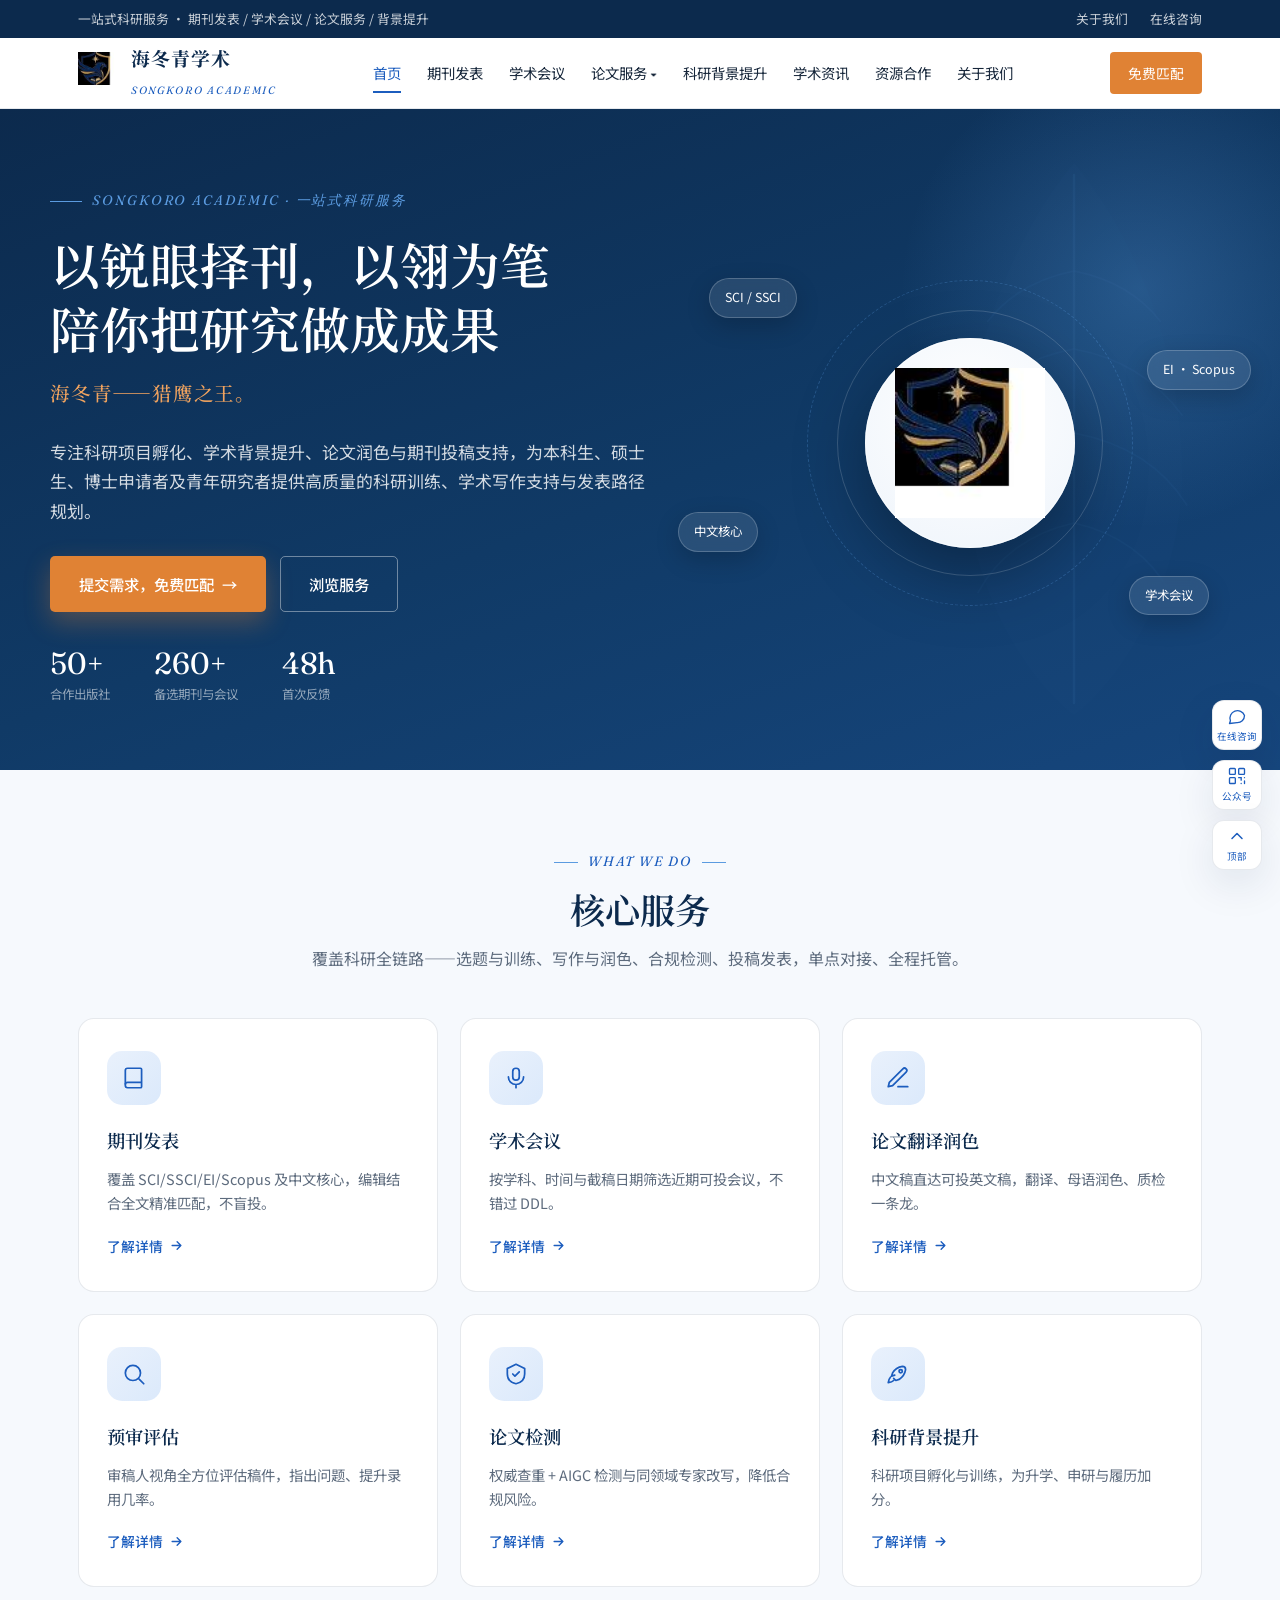
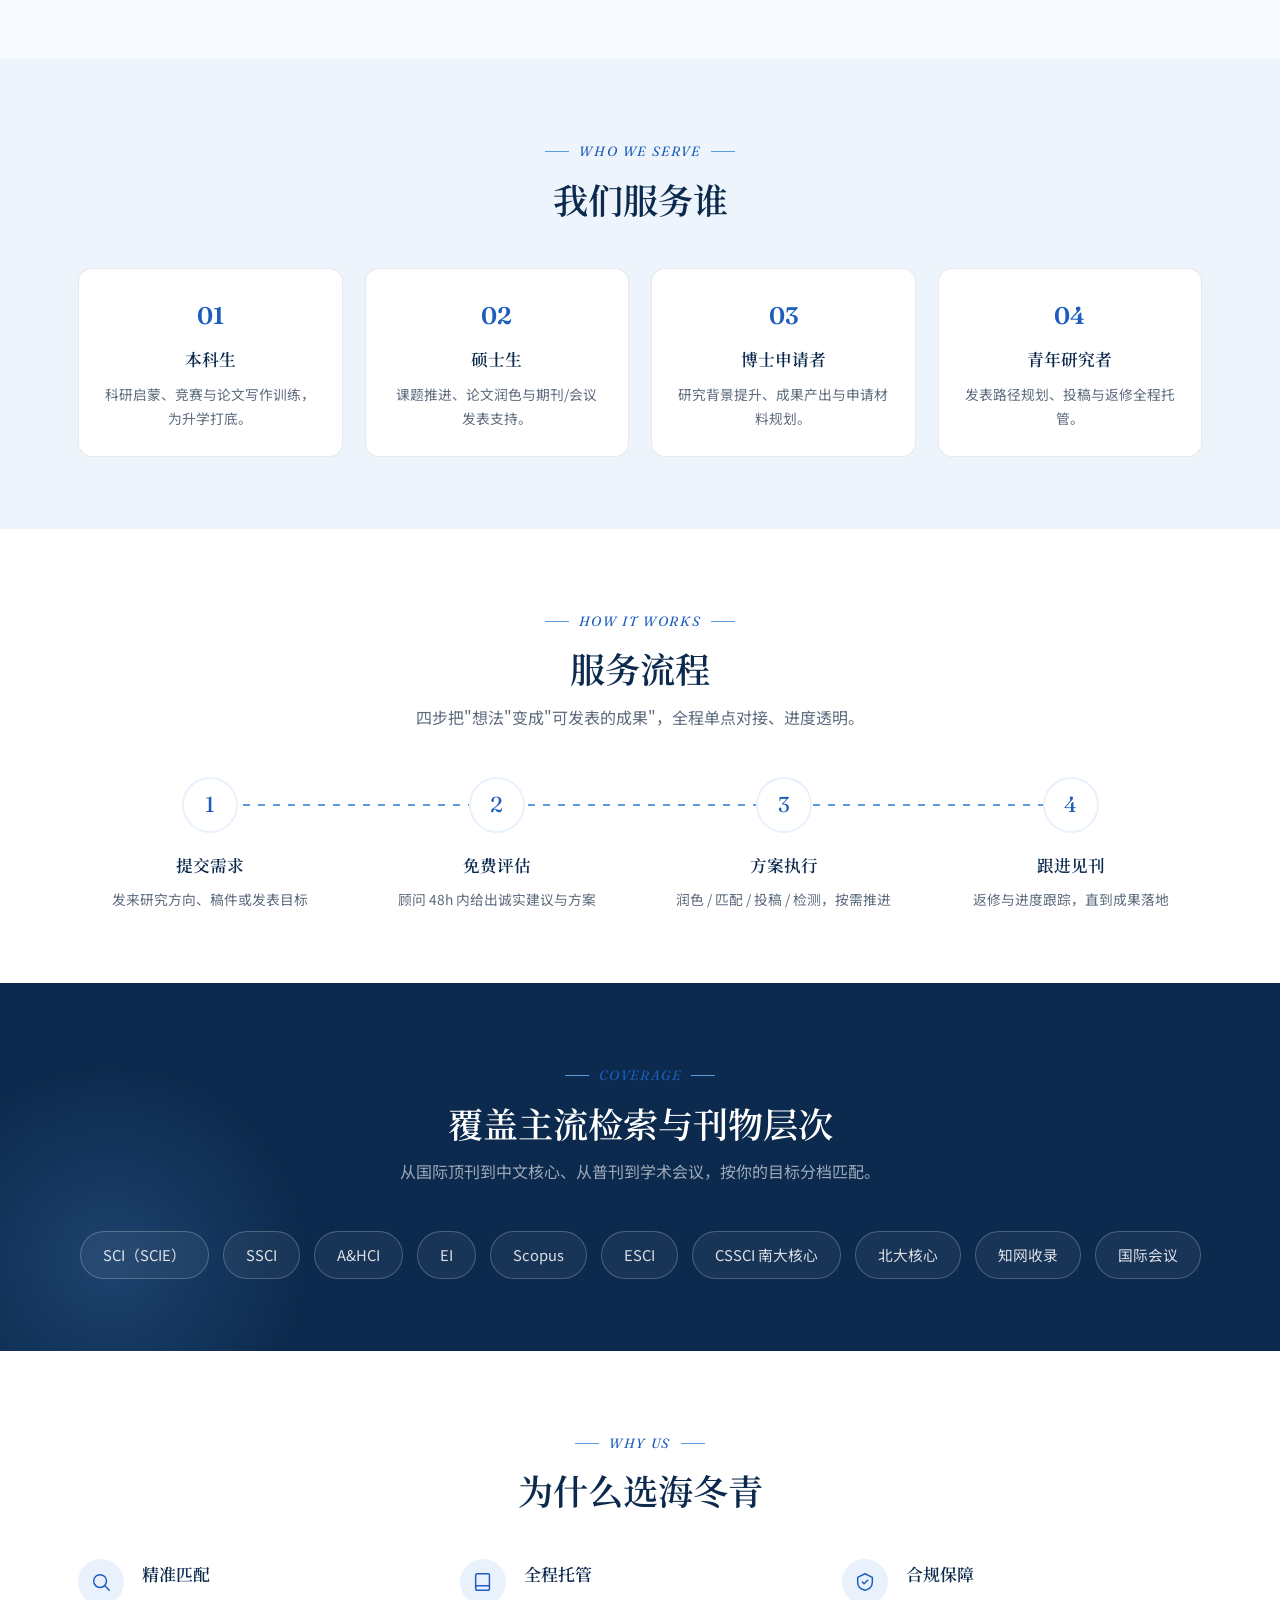
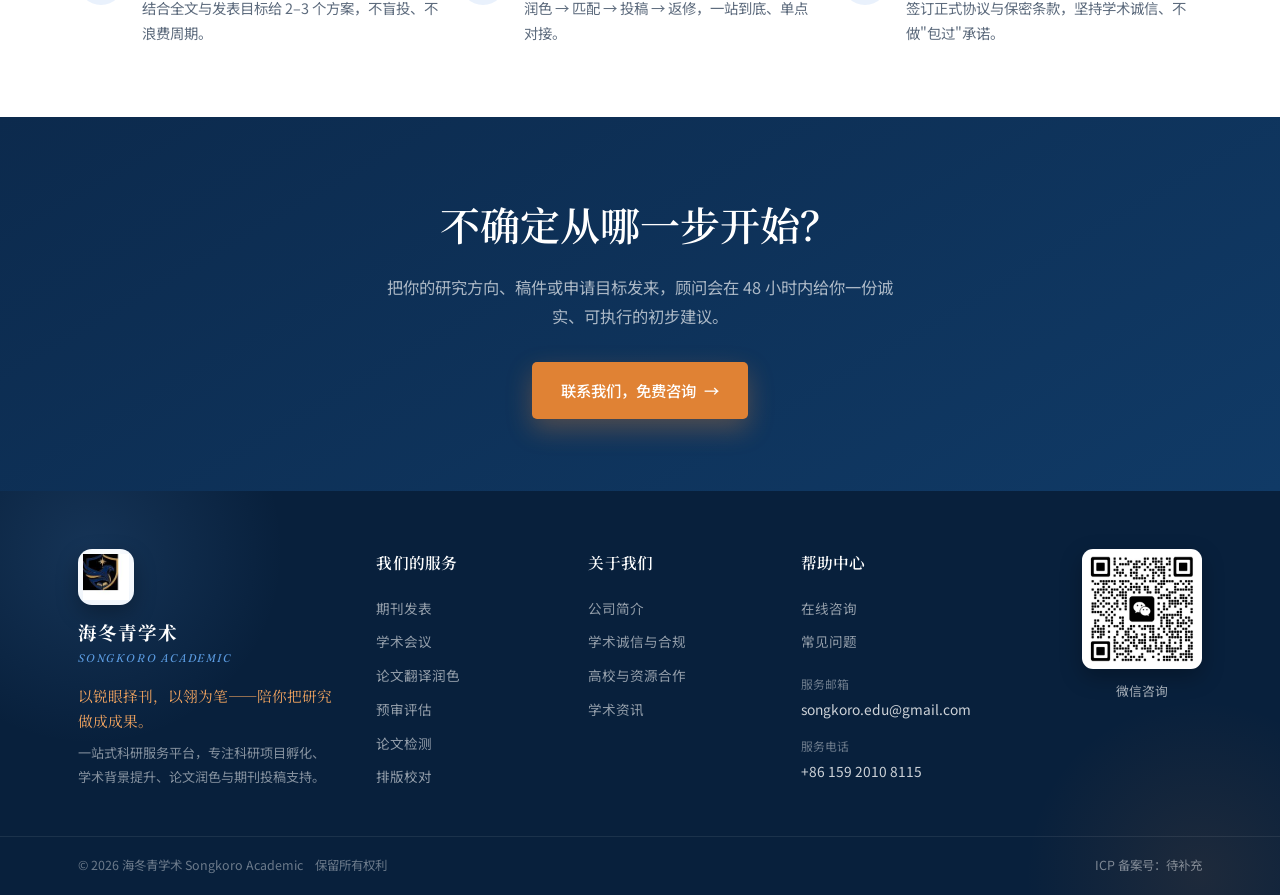
==== commit 2ff4283e: "按需调整：删除图表编辑独立页并入排版校对、论文检测去掉查重/AIGC后缀、套用多列页脚、更换公司 logo 与微信二维码" ====
--- a/index.html
+++ b/index.html
@@ -34,9 +34,8 @@
         <div class="nav-menu">
           <a href="translation.html">论文翻译润色</a>
           <a href="prereview.html">预审评估</a>
-          <a href="detection.html">论文检测 · 查重 / AIGC</a>
+          <a href="detection.html">论文检测</a>
           <a href="typesetting.html">排版校对</a>
-          <a href="figures.html">图表编辑</a>
         </div>
       </div>
       <a href="background.html">科研背景提升</a>
@@ -83,7 +82,7 @@
       <a class="card rv" href="conferences.html"><div class="ico"><svg viewBox="0 0 24 24" fill="none" stroke="currentColor" stroke-width="1.6"><rect x="9" y="3" width="6" height="11" rx="3"/><path d="M5 11a7 7 0 0 0 14 0M12 18v3" stroke-linecap="round"/></svg></div><h4>学术会议</h4><p>按学科、时间与截稿日期筛选近期可投会议，不错过 DDL。</p><span class="more">了解详情 <svg viewBox="0 0 24 24" fill="none" stroke="currentColor" stroke-width="2.2"><path d="M5 12h14M13 6l6 6-6 6" stroke-linecap="round" stroke-linejoin="round"/></svg></span></a>
       <a class="card rv" href="translation.html"><div class="ico"><svg viewBox="0 0 24 24" fill="none" stroke="currentColor" stroke-width="1.6"><path d="M12 20h9M16.5 3.5a2.1 2.1 0 0 1 3 3L7 19l-4 1 1-4 12.5-12.5z" stroke-linecap="round" stroke-linejoin="round"/></svg></div><h4>论文翻译润色</h4><p>中文稿直达可投英文稿，翻译、母语润色、质检一条龙。</p><span class="more">了解详情 <svg viewBox="0 0 24 24" fill="none" stroke="currentColor" stroke-width="2.2"><path d="M5 12h14M13 6l6 6-6 6" stroke-linecap="round" stroke-linejoin="round"/></svg></span></a>
       <a class="card rv" href="prereview.html"><div class="ico"><svg viewBox="0 0 24 24" fill="none" stroke="currentColor" stroke-width="1.6"><circle cx="11" cy="11" r="7"/><path d="m21 21-4.3-4.3" stroke-linecap="round"/></svg></div><h4>预审评估</h4><p>审稿人视角全方位评估稿件，指出问题、提升录用几率。</p><span class="more">了解详情 <svg viewBox="0 0 24 24" fill="none" stroke="currentColor" stroke-width="2.2"><path d="M5 12h14M13 6l6 6-6 6" stroke-linecap="round" stroke-linejoin="round"/></svg></span></a>
-      <a class="card rv" href="detection.html"><div class="ico"><svg viewBox="0 0 24 24" fill="none" stroke="currentColor" stroke-width="1.6"><path d="M12 3l8 4v5c0 5-3.5 8-8 9-4.5-1-8-4-8-9V7l8-4z" stroke-linecap="round" stroke-linejoin="round"/><path d="m9 12 2 2 4-4" stroke-linecap="round" stroke-linejoin="round"/></svg></div><h4>论文检测 · 查重 / AIGC</h4><p>权威查重 + AIGC 检测与同领域专家改写，降低合规风险。</p><span class="more">了解详情 <svg viewBox="0 0 24 24" fill="none" stroke="currentColor" stroke-width="2.2"><path d="M5 12h14M13 6l6 6-6 6" stroke-linecap="round" stroke-linejoin="round"/></svg></span></a>
+      <a class="card rv" href="detection.html"><div class="ico"><svg viewBox="0 0 24 24" fill="none" stroke="currentColor" stroke-width="1.6"><path d="M12 3l8 4v5c0 5-3.5 8-8 9-4.5-1-8-4-8-9V7l8-4z" stroke-linecap="round" stroke-linejoin="round"/><path d="m9 12 2 2 4-4" stroke-linecap="round" stroke-linejoin="round"/></svg></div><h4>论文检测</h4><p>权威查重 + AIGC 检测与同领域专家改写，降低合规风险。</p><span class="more">了解详情 <svg viewBox="0 0 24 24" fill="none" stroke="currentColor" stroke-width="2.2"><path d="M5 12h14M13 6l6 6-6 6" stroke-linecap="round" stroke-linejoin="round"/></svg></span></a>
       <a class="card rv" href="background.html"><div class="ico"><svg viewBox="0 0 24 24" fill="none" stroke="currentColor" stroke-width="1.6"><path d="M5 15c-1.5 1.5-2 5-2 5s3.5-.5 5-2M9 13l-3 1 1-3a13 13 0 0 1 9-6c2 0 3 1 3 3a13 13 0 0 1-6 9l-3 1-2-2" stroke-linecap="round" stroke-linejoin="round"/><circle cx="14.5" cy="9.5" r="1.5"/></svg></div><h4>科研背景提升</h4><p>科研项目孵化与训练，为升学、申研与履历加分。</p><span class="more">了解详情 <svg viewBox="0 0 24 24" fill="none" stroke="currentColor" stroke-width="2.2"><path d="M5 12h14M13 6l6 6-6 6" stroke-linecap="round" stroke-linejoin="round"/></svg></span></a>
     </div>
   </div>
@@ -141,11 +140,62 @@
   </div>
 </section>
 
-<footer>
-  <div class="wrap">
-    <span>海冬青学术 Songkoro Academic · 合规的科研服务全流程支持</span>
-    <div class="fnav">
-      <a href="journals.html">期刊发表</a><a href="conferences.html">学术会议</a><a href="translation.html">论文服务</a><a href="background.html">背景提升</a><a href="about.html">关于我们</a>
+<footer class="site-footer">
+  <div class="wrap foot-top">
+
+    <div class="foot-brand">
+      <div class="foot-logo"><img src="assets/logo.png" alt="海冬青学术 logo"></div>
+      <span class="foot-zh">海冬青学术</span>
+      <span class="foot-en">Songkoro Academic</span>
+      <p class="foot-slogan">以锐眼择刊，以翎为笔——陪你把研究做成成果。</p>
+      <p class="foot-desc">一站式科研服务平台，专注科研项目孵化、学术背景提升、论文润色与期刊投稿支持。</p>
+    </div>
+
+    <div class="foot-col">
+      <h5>我们的服务</h5>
+      <a href="journals.html">期刊发表</a>
+      <a href="conferences.html">学术会议</a>
+      <a href="translation.html">论文翻译润色</a>
+      <a href="prereview.html">预审评估</a>
+      <a href="detection.html">论文检测</a>
+      <a href="typesetting.html">排版校对</a>
+    </div>
+
+    <div class="foot-col">
+      <h5>关于我们</h5>
+      <a href="about.html">公司简介</a>
+      <a href="about.html">学术诚信与合规</a>
+      <a href="cooperation.html">高校与资源合作</a>
+      <a href="news.html">学术资讯</a>
+    </div>
+
+    <div class="foot-col foot-contact">
+      <h5>帮助中心</h5>
+      <a href="#cta">在线咨询</a>
+      <a href="#">常见问题</a>
+      <div class="foot-info">
+        <span>服务邮箱</span>
+        <a href="mailto:songkoro.edu@gmail.com">songkoro.edu@gmail.com</a>
+      </div>
+      <div class="foot-info">
+        <span>服务电话</span>
+        <a href="tel:+8615920108115">+86 159 2010 8115</a>
+      </div>
+    </div>
+
+    <div class="foot-qr">
+      <div class="qr-card">
+        <img src="assets/wechat-qr.png" alt="微信咨询二维码">
+        <span>微信咨询</span>
+      </div>
+    </div>
+
+  </div>
+
+  <div class="foot-bottom">
+    <div class="wrap foot-bottom-in">
+      <span>© 2026 海冬青学术 Songkoro Academic　保留所有权利</span>
+      <span><a href="https://beian.miit.gov.cn" target="_blank" rel="noopener">ICP 备案号：待补充</a></span>
     </div>
   </div>
 </footer>
--- a/assets/site.css
+++ b/assets/site.css
@@ -58,7 +58,10 @@
 /* HERO */
 header.hero-wrap{background:linear-gradient(160deg,var(--navy) 0%,var(--navy-2) 55%,#16467d 100%);color:#fff;position:relative;overflow:hidden}
 header.hero-wrap::before{content:"";position:absolute;right:-120px;top:-80px;width:520px;height:520px;border-radius:50%;background:radial-gradient(circle,rgba(91,155,224,.30),transparent 65%)}
-.hero{position:relative;z-index:2;padding:72px 0 60px;max-width:760px}
+/* 通用羽毛装饰（首页用内联 SVG，其余页面自动加） */
+.hero-wrap:not(:has(.hero-feather)):not(:has(.hero-visual))::after{content:"";position:absolute;right:3%;top:50%;transform:translateY(-50%);width:min(26vw,320px);height:78%;background:url(feather.svg) right center/contain no-repeat;opacity:.5;pointer-events:none;z-index:1}
+.hero{position:relative;z-index:2;padding:78px 0 64px;max-width:760px}
+.hero .eyebrow{font-size:.86rem}
 .eyebrow{font-family:var(--serif-en);font-style:italic;font-size:.92rem;letter-spacing:.14em;color:var(--blue-soft);text-transform:uppercase;margin-bottom:18px;display:inline-flex;align-items:center;gap:10px}
 .eyebrow::before{content:"";width:32px;height:1px;background:var(--blue-soft)}
 .hero h1{font-family:var(--serif-zh);font-weight:600;font-size:clamp(2rem,4.4vw,3.1rem);line-height:1.3;margin-bottom:22px}
@@ -151,6 +154,10 @@
 .aud-card h4{font-family:var(--serif-zh);font-weight:600;font-size:1.05rem;color:var(--navy);margin-bottom:8px}
 .aud-card p{font-size:.86rem;color:var(--muted)}
 
+/* SERVICE PAGE LEAD CARD (placeholder pages) */
+.lead-card{background:linear-gradient(135deg,var(--blue-pale-2),#fff);border:1px solid var(--line);border-left:4px solid var(--amber);border-radius:14px;padding:24px 28px;max-width:880px;margin:0 auto 8px;color:var(--text);font-size:1.02rem;line-height:1.8}
+.soon-note{max-width:880px;margin:30px auto 0;text-align:center;font-size:.9rem;color:var(--muted-light);font-style:italic}
+
 /* PROSE (about / placeholder content) */
 .prose{max-width:820px;margin:0 auto}
 .prose h3{font-family:var(--serif-zh);font-weight:600;font-size:1.3rem;color:var(--navy);margin:34px 0 14px}
@@ -172,11 +179,33 @@
 .cta h2{font-family:var(--serif-zh);font-weight:600;font-size:clamp(1.7rem,3.4vw,2.5rem);margin-bottom:14px}
 .cta p{color:rgba(255,255,255,.65);max-width:520px;margin:0 auto 32px;font-size:1.02rem}
 
-/* FOOTER */
-footer{background:#08203c;color:rgba(255,255,255,.5);padding:34px 0;font-size:.84rem}
-footer .wrap{display:flex;justify-content:space-between;flex-wrap:wrap;gap:14px;align-items:center}
-footer a{color:rgba(255,255,255,.66)}footer a:hover{color:#fff}
-footer .fnav{display:flex;gap:18px;flex-wrap:wrap}
+/* FOOTER (multi-column site footer) */
+.site-footer{background:#08203c;color:rgba(255,255,255,.6);position:relative;overflow:hidden;font-size:.86rem}
+.site-footer::before{content:"";position:absolute;left:-120px;top:-150px;width:420px;height:420px;border-radius:50%;background:radial-gradient(circle,rgba(91,155,224,.16),transparent 65%);pointer-events:none}
+.site-footer::after{content:"";position:absolute;right:-110px;bottom:-170px;width:380px;height:380px;border-radius:50%;background:radial-gradient(circle,rgba(224,130,52,.10),transparent 65%);pointer-events:none}
+.foot-top{display:grid;grid-template-columns:1.5fr 1fr 1fr 1.15fr .95fr;gap:40px;padding:58px 28px 42px;position:relative;z-index:2;align-items:start}
+.foot-brand{max-width:320px}
+.foot-logo{width:56px;height:56px;border-radius:14px;background:radial-gradient(circle at 50% 38%,#fff,#eef4fb);display:flex;align-items:center;justify-content:center;box-shadow:0 8px 22px rgba(0,0,0,.3);margin-bottom:16px}
+.foot-logo img{width:46px;height:auto;display:block}
+.foot-zh{font-family:var(--serif-zh);font-weight:700;font-size:1.16rem;letter-spacing:.05em;color:#fff;display:block;line-height:1.25}
+.foot-en{font-family:var(--serif-en);font-style:italic;font-size:.7rem;letter-spacing:.16em;color:var(--blue-soft);text-transform:uppercase}
+.foot-slogan{font-family:var(--serif-zh);color:var(--amber-light,#f0c27a);font-size:.92rem;margin:14px 0 8px;line-height:1.7}
+.foot-desc{font-size:.82rem;color:rgba(255,255,255,.5);line-height:1.8}
+.foot-col h5{font-family:var(--serif-zh);font-weight:600;font-size:.98rem;color:#fff;margin-bottom:15px;letter-spacing:.02em}
+.foot-col a{display:block;color:rgba(255,255,255,.56);font-size:.85rem;padding:5px 0;transition:color .25s,transform .25s;width:fit-content}
+.foot-col a:hover{color:#fff;transform:translateX(3px)}
+.foot-info{margin-top:15px}
+.foot-info span{display:block;font-size:.74rem;color:rgba(255,255,255,.4);margin-bottom:2px}
+.foot-info a{padding:0;color:rgba(255,255,255,.8);font-size:.86rem}
+.foot-info a:hover{color:var(--blue-soft);transform:none}
+.foot-qr{display:flex;justify-content:flex-end}
+.qr-card{text-align:center}
+.qr-card img{width:120px;height:120px;border-radius:11px;background:#fff;padding:7px;display:block;box-shadow:0 8px 22px rgba(0,0,0,.28)}
+.qr-card span{display:block;margin-top:11px;font-size:.8rem;color:rgba(255,255,255,.62)}
+.foot-bottom{border-top:1px solid rgba(255,255,255,.08);position:relative;z-index:2}
+.foot-bottom-in{display:flex;justify-content:space-between;align-items:center;flex-wrap:wrap;gap:8px;padding:18px 28px;font-size:.78rem;color:rgba(255,255,255,.4)}
+.foot-bottom-in a{color:rgba(255,255,255,.45)}
+.foot-bottom-in a:hover{color:#fff}
 
 /* FLOAT RAIL */
 .rail{position:fixed;right:18px;bottom:30px;z-index:80;display:flex;flex-direction:column;gap:10px}
@@ -199,9 +228,13 @@
   .hero-feather{opacity:.10}
   .flow{grid-template-columns:1fr 1fr;gap:28px 18px}
   .flow::before{display:none}
+  .foot-top{grid-template-columns:1fr 1fr;gap:34px 24px}
+  .foot-brand{grid-column:1 / -1;max-width:none}
+  .foot-qr{justify-content:flex-start}
 }
 @media(max-width:560px){
   section{padding:52px 0}
   .util-right{gap:14px}
-  footer .wrap{flex-direction:column;text-align:center}
+  .foot-top{grid-template-columns:1fr}
+  .foot-bottom-in{flex-direction:column;text-align:center}
 }
